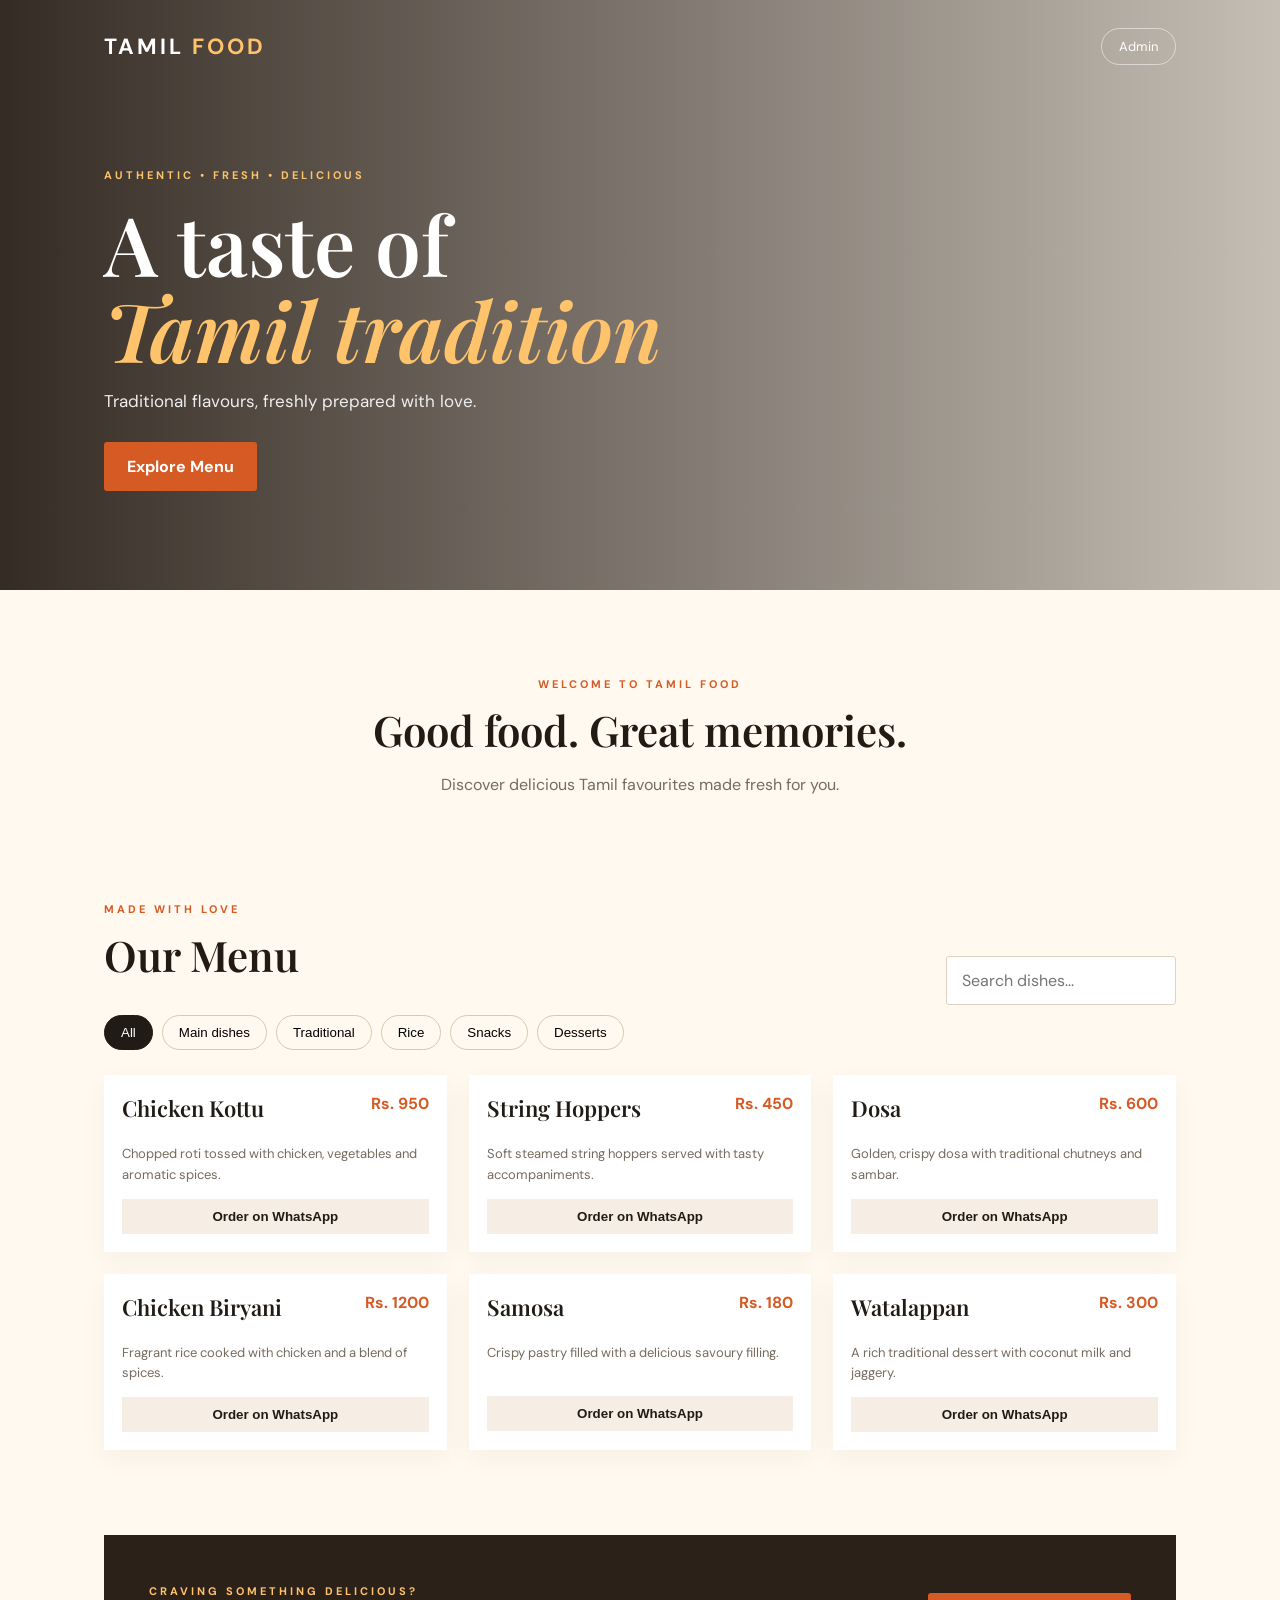
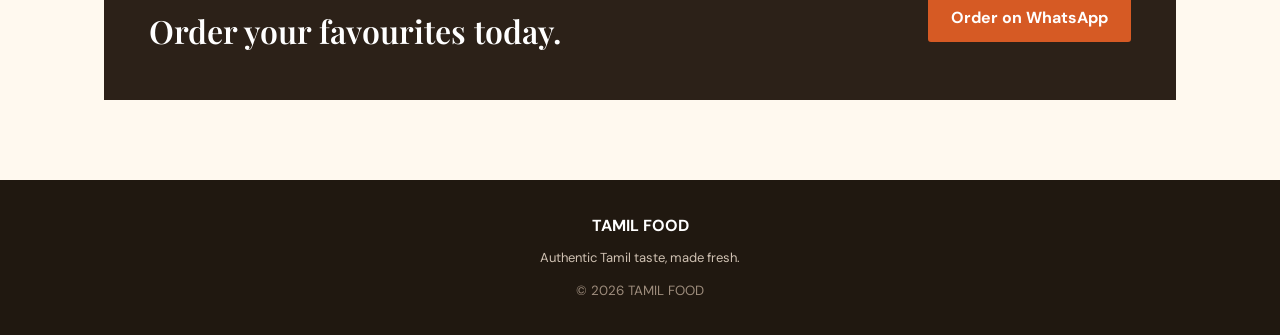
==== index.html @ 9c0c9aa6 "Add files via upload" ====
<!DOCTYPE html>
<html lang="en">
<head>
  <meta charset="UTF-8">
  <meta name="viewport" content="width=device-width, initial-scale=1.0">
  <title>TAMIL FOOD | Authentic Tamil Taste</title>
  <link rel="stylesheet" href="style.css">
</head>
<body>
  <header class="hero">
    <nav><a class="brand" href="#">TAMIL <span>FOOD</span></a><a class="admin-link" href="?admin=1">Admin</a></nav>
    <div class="hero-content">
      <p class="eyebrow">AUTHENTIC • FRESH • DELICIOUS</p>
      <h1>A taste of<br><em>Tamil tradition</em></h1>
      <p>Traditional flavours, freshly prepared with love.</p>
      <a class="cta" href="#menu">Explore Menu</a>
    </div>
  </header>

  <main>
    <section class="intro">
      <p class="eyebrow">WELCOME TO TAMIL FOOD</p>
      <h2>Good food. Great memories.</h2>
      <p>Discover delicious Tamil favourites made fresh for you.</p>
    </section>
    <section id="menu" class="menu-section">
      <div class="section-head"><div><p class="eyebrow">MADE WITH LOVE</p><h2>Our Menu</h2></div><input id="search" type="search" placeholder="Search dishes..."></div>
      <div id="categories" class="categories"></div>
      <div id="menu-grid" class="menu-grid"></div>
    </section>
    <section class="order-banner">
      <div><p class="eyebrow">CRAVING SOMETHING DELICIOUS?</p><h2>Order your favourites today.</h2></div>
      <a id="order-all" class="cta" href="#">Order on WhatsApp</a>
    </section>
  </main>
  <footer><strong>TAMIL FOOD</strong><p>Authentic Tamil taste, made fresh.</p><small>© <span id="year"></span> TAMIL FOOD</small></footer>

  <div id="admin-panel" class="admin-panel" hidden>
    <div class="admin-card">
      <div class="admin-top"><div><p class="eyebrow">WEBSITE CONTROL</p><h2>Admin Settings</h2></div><button id="close-admin" class="close">×</button></div>
      <p class="notice">Changes save in this browser. To update the live website for all customers, export the settings and update the website files before publishing.</p>
      <label>WhatsApp number (with country code)<input id="wa-number" placeholder="94771234567"></label>
      <div class="admin-menu-head"><h3>Menu items</h3><button id="add-item" class="small-btn">+ Add item</button></div>
      <div id="admin-items"></div>
      <div class="admin-actions">
        <button id="save-settings" class="cta">Save changes</button>
        <button id="export-settings" class="secondary">Export settings</button>
        <label class="import-btn">Import settings<input id="import-settings" type="file" accept="application/json"></label>
        <button id="reset-settings" class="danger">Reset sample menu</button>
      </div>
      <p id="admin-message" class="admin-message" aria-live="polite"></p>
    </div>
  </div>
  <script src="script.js"></script>
</body>
</html>
---- style.css ----
@import url('https://fonts.googleapis.com/css2?family=DM+Sans:wght@400;500;600;700&family=Playfair+Display:wght@500;600;700&display=swap');
:root{--ink:#211b16;--cream:#fff9ef;--orange:#d65a24;--gold:#e6ad54;--muted:#766b60}
*{box-sizing:border-box}html{scroll-behavior:smooth}body{margin:0;background:var(--cream);color:var(--ink);font-family:'DM Sans',sans-serif}
.hero{min-height:590px;color:white;background:linear-gradient(90deg,rgba(25,15,8,.88),rgba(25,15,8,.25)),url('https://images.unsplash.com/photo-1585937421612-70a008356fbe?auto=format&fit=crop&w=1800&q=85') center/cover}
nav{max-width:1120px;margin:auto;padding:28px 24px;display:flex;justify-content:space-between;align-items:center}.brand{font-weight:700;letter-spacing:3px;color:white;text-decoration:none;font-size:22px}.brand span{color:#ffc36c}.admin-link{color:#fff;text-decoration:none;border:1px solid #ffffff80;border-radius:30px;padding:9px 17px;font-size:13px}
.hero-content{max-width:1120px;margin:75px auto 0;padding:0 24px}.eyebrow{font-size:11px;letter-spacing:3px;font-weight:700;color:var(--orange)}.hero .eyebrow{color:#ffc36c}.hero h1{font:600 clamp(48px,7vw,82px)/1.05 'Playfair Display',serif;margin:18px 0}.hero h1 em{color:#ffc36c}.hero-content>p:not(.eyebrow){color:#eee;font-size:17px;margin-bottom:30px}.cta{display:inline-block;background:var(--orange);color:white;text-decoration:none;border:0;border-radius:3px;padding:14px 23px;font-weight:700;cursor:pointer}
.intro{text-align:center;padding:76px 20px 45px}.intro h2,.section-head h2,.order-banner h2{font:600 42px 'Playfair Display',serif;margin:10px 0}.intro>p:last-child{color:var(--muted)}
.menu-section{max-width:1120px;margin:auto;padding:35px 24px 85px}.section-head{display:flex;justify-content:space-between;align-items:end;gap:20px}.section-head h2{margin-bottom:22px}input,textarea,select{font:inherit}.section-head input{padding:13px 15px;border:1px solid #ded2c3;border-radius:3px;width:230px;background:white}.categories{display:flex;gap:9px;flex-wrap:wrap;margin:10px 0 25px}.category{border:1px solid #d9c8b5;background:transparent;padding:9px 16px;border-radius:30px;cursor:pointer}.category.active{background:var(--ink);color:white;border-color:var(--ink)}
.menu-grid{display:grid;grid-template-columns:repeat(3,1fr);gap:22px}.dish{background:white;box-shadow:0 8px 25px #49331a0c;overflow:hidden}.dish img{width:100%;height:205px;object-fit:cover;background:#eadcc9}.dish-body{padding:18px}.dish-title{display:flex;justify-content:space-between;gap:10px;align-items:start}.dish h3{font:600 22px 'Playfair Display',serif;margin:0 0 8px}.price{font-weight:700;color:var(--orange);white-space:nowrap}.dish p{font-size:13px;color:var(--muted);line-height:1.6;min-height:40px}.dish button{border:0;background:#f6eee4;color:var(--ink);padding:10px 14px;font-weight:700;cursor:pointer;width:100%}
.order-banner{max-width:1072px;margin:0 auto 80px;background:#2c2118;color:white;padding:38px 45px;display:flex;align-items:center;justify-content:space-between;gap:20px}.order-banner .eyebrow{color:#ffc36c}.order-banner h2{font-size:32px}
footer{text-align:center;padding:35px 20px;background:#201810;color:white}footer p{color:#cfc1b2;font-size:13px}footer small{color:#9d8c7c}
.admin-panel{position:fixed;inset:0;background:#160f0bd9;z-index:20;overflow:auto;padding:25px}.admin-card{max-width:780px;margin:20px auto;background:#fffaf2;padding:28px;border-radius:8px}.admin-top,.admin-menu-head{display:flex;justify-content:space-between;align-items:center}.admin-top h2{font:600 32px 'Playfair Display',serif;margin:0 0 18px}.close{font-size:30px;border:0;background:none;cursor:pointer}.notice{background:#fff0d9;padding:12px;border-left:3px solid var(--gold);font-size:13px;line-height:1.5;color:#5e4a36}.admin-card>label{display:block;font-weight:700;margin:20px 0}.admin-card input:not([type=file]),.admin-card textarea{display:block;width:100%;padding:11px;margin-top:7px;border:1px solid #d8cbbb;border-radius:4px;background:white}.admin-menu-head{margin-top:25px}.admin-item{display:grid;grid-template-columns:1.2fr 1fr .6fr 1fr auto;gap:8px;align-items:center;padding:12px 0;border-bottom:1px solid #e8ded2}.admin-item input{min-width:0}.admin-item button,.small-btn,.secondary,.danger,.import-btn{padding:10px 12px;border:0;border-radius:3px;cursor:pointer;font-weight:700}.small-btn{background:#2c2118;color:white}.remove{background:#f4d9d0;color:#8d2b16}.admin-actions{display:flex;gap:9px;flex-wrap:wrap;margin-top:22px}.secondary,.import-btn{background:#eadfce;color:#30251b}.danger{background:#f4d9d0;color:#8d2b16}.import-btn input{display:none!important}.admin-message{font-weight:700;color:#26733a}.empty{color:var(--muted);padding:25px 0}
@media(max-width:760px){.menu-grid{grid-template-columns:repeat(2,1fr)}.hero-content{margin-top:65px}.section-head{align-items:start;flex-direction:column}.section-head input{width:100%}.order-banner{margin:0 18px 55px;padding:28px;display:block}.order-banner .cta{margin-top:10px}.admin-item{grid-template-columns:1fr 1fr}.admin-item button{grid-column:2}.admin-card{padding:20px}}
@media(max-width:480px){.menu-grid{grid-template-columns:1fr}.dish img{height:220px}.intro h2{font-size:34px}.admin-panel{padding:8px}.admin-card{margin:5px auto}}
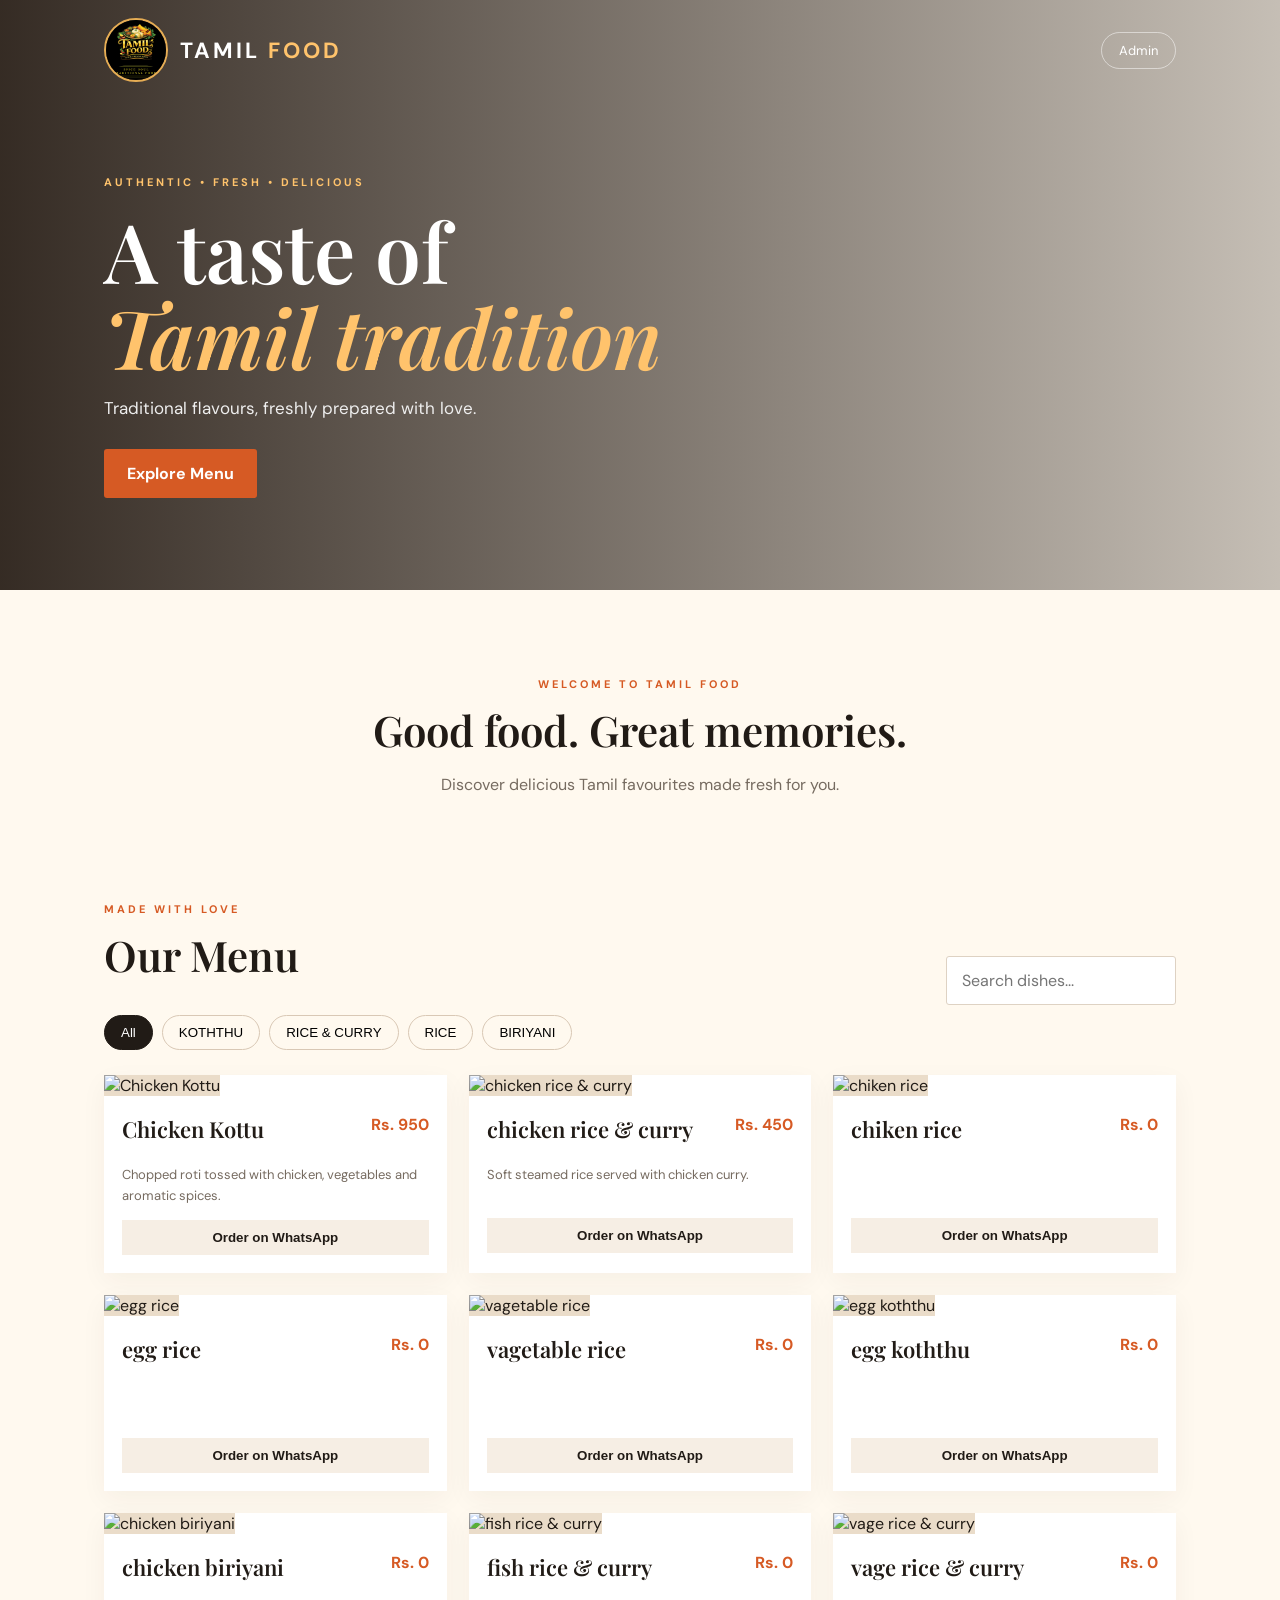
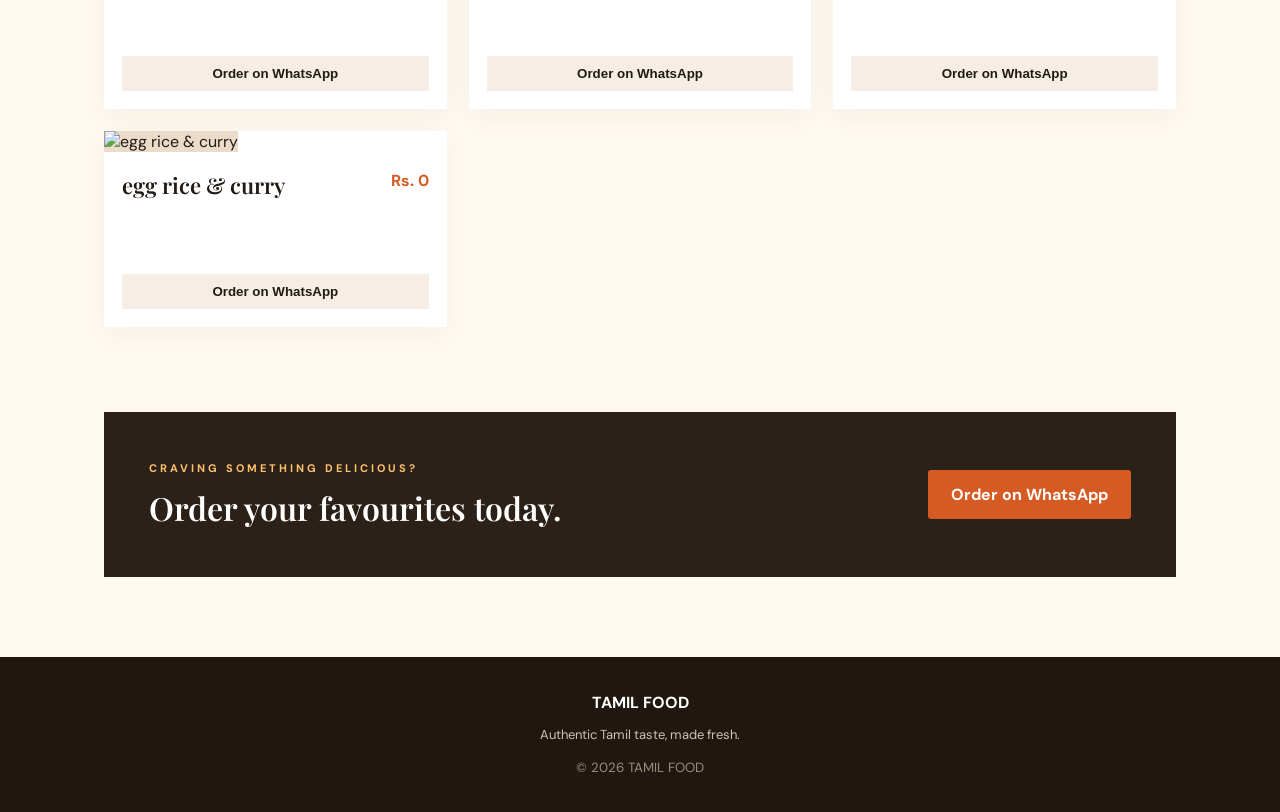
==== commit ddc5088e: "Add files via upload" ====
--- a/index.html
+++ b/index.html
@@ -8,7 +8,13 @@
 </head>
 <body>
   <header class="hero">
-    <nav><a class="brand" href="#">TAMIL <span>FOOD</span></a><a class="admin-link" href="?admin=1">Admin</a></nav>
+    <nav>
+      <a class="brand" href="#">
+        <img src="tamil-food-logo.jpg" alt="TAMIL FOOD restaurant logo">
+        <span class="brand-name">TAMIL <b>FOOD</b></span>
+      </a>
+      <a class="admin-link" href="?admin=1">Admin</a>
+    </nav>
     <div class="hero-content">
       <p class="eyebrow">AUTHENTIC • FRESH • DELICIOUS</p>
       <h1>A taste of<br><em>Tamil tradition</em></h1>
@@ -53,4 +59,4 @@
   </div>
   <script src="script.js"></script>
 </body>
-</html>+</html>
--- a/style.css
+++ b/style.css
@@ -2,7 +2,7 @@
 :root{--ink:#211b16;--cream:#fff9ef;--orange:#d65a24;--gold:#e6ad54;--muted:#766b60}
 *{box-sizing:border-box}html{scroll-behavior:smooth}body{margin:0;background:var(--cream);color:var(--ink);font-family:'DM Sans',sans-serif}
 .hero{min-height:590px;color:white;background:linear-gradient(90deg,rgba(25,15,8,.88),rgba(25,15,8,.25)),url('https://images.unsplash.com/photo-1585937421612-70a008356fbe?auto=format&fit=crop&w=1800&q=85') center/cover}
-nav{max-width:1120px;margin:auto;padding:28px 24px;display:flex;justify-content:space-between;align-items:center}.brand{font-weight:700;letter-spacing:3px;color:white;text-decoration:none;font-size:22px}.brand span{color:#ffc36c}.admin-link{color:#fff;text-decoration:none;border:1px solid #ffffff80;border-radius:30px;padding:9px 17px;font-size:13px}
+nav{max-width:1120px;margin:auto;padding:18px 24px;display:flex;justify-content:space-between;align-items:center}.brand{display:flex;align-items:center;gap:12px;color:white;text-decoration:none;font-weight:700;letter-spacing:3px;font-size:22px}.brand img{width:64px;height:64px;object-fit:cover;border-radius:50%;border:2px solid #e6ad54;background:#000}.brand-name b{color:#ffc36c}.admin-link{color:#fff;text-decoration:none;border:1px solid #ffffff80;border-radius:30px;padding:9px 17px;font-size:13px}
 .hero-content{max-width:1120px;margin:75px auto 0;padding:0 24px}.eyebrow{font-size:11px;letter-spacing:3px;font-weight:700;color:var(--orange)}.hero .eyebrow{color:#ffc36c}.hero h1{font:600 clamp(48px,7vw,82px)/1.05 'Playfair Display',serif;margin:18px 0}.hero h1 em{color:#ffc36c}.hero-content>p:not(.eyebrow){color:#eee;font-size:17px;margin-bottom:30px}.cta{display:inline-block;background:var(--orange);color:white;text-decoration:none;border:0;border-radius:3px;padding:14px 23px;font-weight:700;cursor:pointer}
 .intro{text-align:center;padding:76px 20px 45px}.intro h2,.section-head h2,.order-banner h2{font:600 42px 'Playfair Display',serif;margin:10px 0}.intro>p:last-child{color:var(--muted)}
 .menu-section{max-width:1120px;margin:auto;padding:35px 24px 85px}.section-head{display:flex;justify-content:space-between;align-items:end;gap:20px}.section-head h2{margin-bottom:22px}input,textarea,select{font:inherit}.section-head input{padding:13px 15px;border:1px solid #ded2c3;border-radius:3px;width:230px;background:white}.categories{display:flex;gap:9px;flex-wrap:wrap;margin:10px 0 25px}.category{border:1px solid #d9c8b5;background:transparent;padding:9px 16px;border-radius:30px;cursor:pointer}.category.active{background:var(--ink);color:white;border-color:var(--ink)}
@@ -11,4 +11,4 @@
 footer{text-align:center;padding:35px 20px;background:#201810;color:white}footer p{color:#cfc1b2;font-size:13px}footer small{color:#9d8c7c}
 .admin-panel{position:fixed;inset:0;background:#160f0bd9;z-index:20;overflow:auto;padding:25px}.admin-card{max-width:780px;margin:20px auto;background:#fffaf2;padding:28px;border-radius:8px}.admin-top,.admin-menu-head{display:flex;justify-content:space-between;align-items:center}.admin-top h2{font:600 32px 'Playfair Display',serif;margin:0 0 18px}.close{font-size:30px;border:0;background:none;cursor:pointer}.notice{background:#fff0d9;padding:12px;border-left:3px solid var(--gold);font-size:13px;line-height:1.5;color:#5e4a36}.admin-card>label{display:block;font-weight:700;margin:20px 0}.admin-card input:not([type=file]),.admin-card textarea{display:block;width:100%;padding:11px;margin-top:7px;border:1px solid #d8cbbb;border-radius:4px;background:white}.admin-menu-head{margin-top:25px}.admin-item{display:grid;grid-template-columns:1.2fr 1fr .6fr 1fr auto;gap:8px;align-items:center;padding:12px 0;border-bottom:1px solid #e8ded2}.admin-item input{min-width:0}.admin-item button,.small-btn,.secondary,.danger,.import-btn{padding:10px 12px;border:0;border-radius:3px;cursor:pointer;font-weight:700}.small-btn{background:#2c2118;color:white}.remove{background:#f4d9d0;color:#8d2b16}.admin-actions{display:flex;gap:9px;flex-wrap:wrap;margin-top:22px}.secondary,.import-btn{background:#eadfce;color:#30251b}.danger{background:#f4d9d0;color:#8d2b16}.import-btn input{display:none!important}.admin-message{font-weight:700;color:#26733a}.empty{color:var(--muted);padding:25px 0}
 @media(max-width:760px){.menu-grid{grid-template-columns:repeat(2,1fr)}.hero-content{margin-top:65px}.section-head{align-items:start;flex-direction:column}.section-head input{width:100%}.order-banner{margin:0 18px 55px;padding:28px;display:block}.order-banner .cta{margin-top:10px}.admin-item{grid-template-columns:1fr 1fr}.admin-item button{grid-column:2}.admin-card{padding:20px}}
-@media(max-width:480px){.menu-grid{grid-template-columns:1fr}.dish img{height:220px}.intro h2{font-size:34px}.admin-panel{padding:8px}.admin-card{margin:5px auto}}
+@media(max-width:480px){.menu-grid{grid-template-columns:1fr}.dish img{height:220px}.intro h2{font-size:34px}.admin-panel{padding:8px}.admin-card{margin:5px auto}.brand{font-size:18px;gap:8px}.brand img{width:54px;height:54px}}
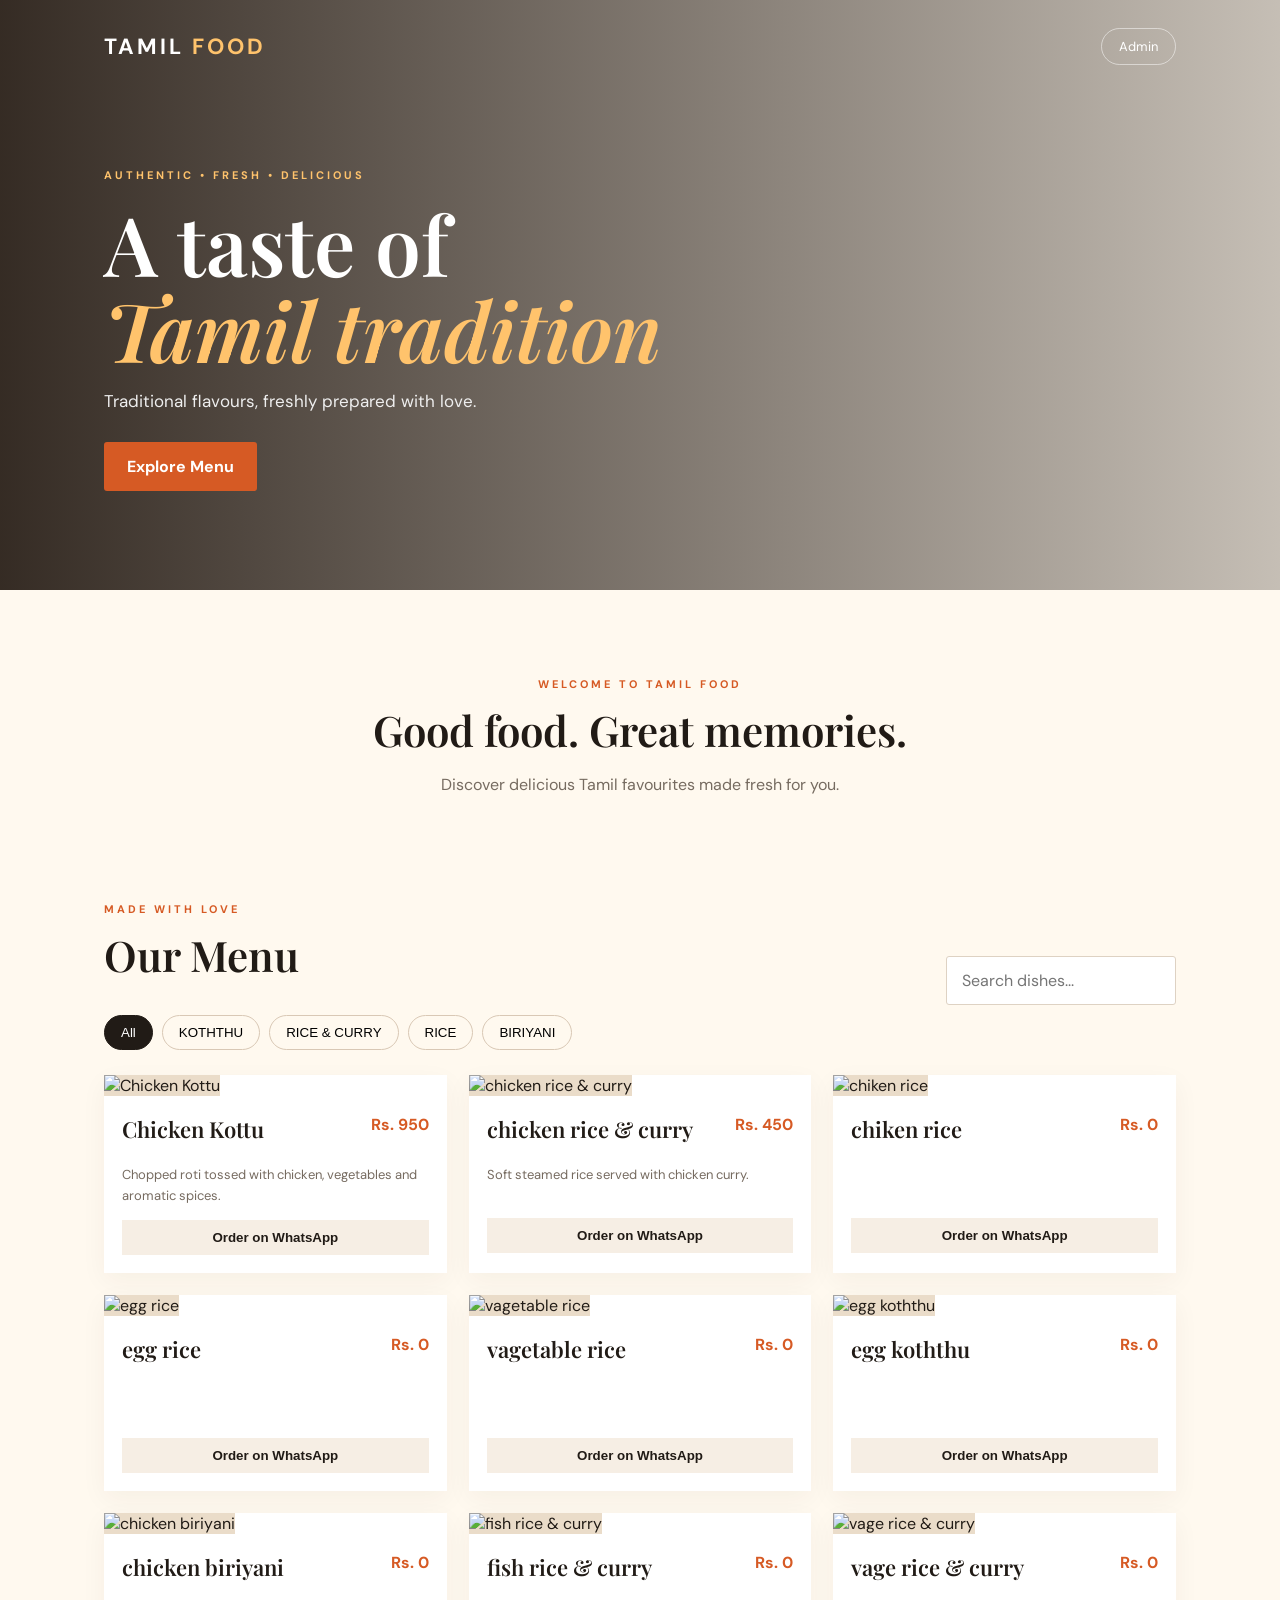
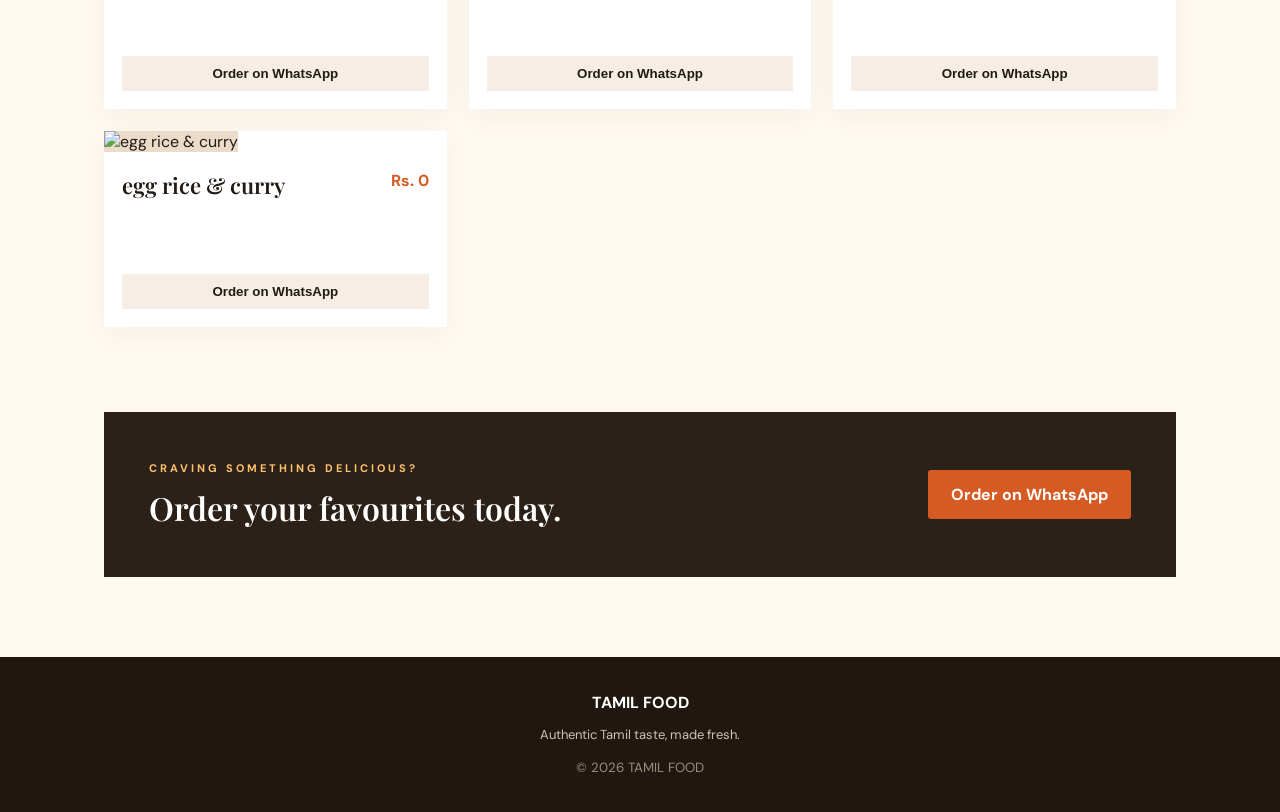
==== commit ab723b58: "Add files via upload" ====
--- a/index.html
+++ b/index.html
@@ -8,13 +8,7 @@
 </head>
 <body>
   <header class="hero">
-    <nav>
-      <a class="brand" href="#">
-        <img src="tamil-food-logo.jpg" alt="TAMIL FOOD restaurant logo">
-        <span class="brand-name">TAMIL <b>FOOD</b></span>
-      </a>
-      <a class="admin-link" href="?admin=1">Admin</a>
-    </nav>
+    <nav><a class="brand" href="#">TAMIL <span>FOOD</span></a><a class="admin-link" href="?admin=1">Admin</a></nav>
     <div class="hero-content">
       <p class="eyebrow">AUTHENTIC • FRESH • DELICIOUS</p>
       <h1>A taste of<br><em>Tamil tradition</em></h1>
@@ -59,4 +53,4 @@
   </div>
   <script src="script.js"></script>
 </body>
-</html>
+</html>
--- a/style.css
+++ b/style.css
@@ -2,7 +2,7 @@
 :root{--ink:#211b16;--cream:#fff9ef;--orange:#d65a24;--gold:#e6ad54;--muted:#766b60}
 *{box-sizing:border-box}html{scroll-behavior:smooth}body{margin:0;background:var(--cream);color:var(--ink);font-family:'DM Sans',sans-serif}
 .hero{min-height:590px;color:white;background:linear-gradient(90deg,rgba(25,15,8,.88),rgba(25,15,8,.25)),url('https://images.unsplash.com/photo-1585937421612-70a008356fbe?auto=format&fit=crop&w=1800&q=85') center/cover}
-nav{max-width:1120px;margin:auto;padding:18px 24px;display:flex;justify-content:space-between;align-items:center}.brand{display:flex;align-items:center;gap:12px;color:white;text-decoration:none;font-weight:700;letter-spacing:3px;font-size:22px}.brand img{width:64px;height:64px;object-fit:cover;border-radius:50%;border:2px solid #e6ad54;background:#000}.brand-name b{color:#ffc36c}.admin-link{color:#fff;text-decoration:none;border:1px solid #ffffff80;border-radius:30px;padding:9px 17px;font-size:13px}
+nav{max-width:1120px;margin:auto;padding:28px 24px;display:flex;justify-content:space-between;align-items:center}.brand{font-weight:700;letter-spacing:3px;color:white;text-decoration:none;font-size:22px}.brand span{color:#ffc36c}.admin-link{color:#fff;text-decoration:none;border:1px solid #ffffff80;border-radius:30px;padding:9px 17px;font-size:13px}
 .hero-content{max-width:1120px;margin:75px auto 0;padding:0 24px}.eyebrow{font-size:11px;letter-spacing:3px;font-weight:700;color:var(--orange)}.hero .eyebrow{color:#ffc36c}.hero h1{font:600 clamp(48px,7vw,82px)/1.05 'Playfair Display',serif;margin:18px 0}.hero h1 em{color:#ffc36c}.hero-content>p:not(.eyebrow){color:#eee;font-size:17px;margin-bottom:30px}.cta{display:inline-block;background:var(--orange);color:white;text-decoration:none;border:0;border-radius:3px;padding:14px 23px;font-weight:700;cursor:pointer}
 .intro{text-align:center;padding:76px 20px 45px}.intro h2,.section-head h2,.order-banner h2{font:600 42px 'Playfair Display',serif;margin:10px 0}.intro>p:last-child{color:var(--muted)}
 .menu-section{max-width:1120px;margin:auto;padding:35px 24px 85px}.section-head{display:flex;justify-content:space-between;align-items:end;gap:20px}.section-head h2{margin-bottom:22px}input,textarea,select{font:inherit}.section-head input{padding:13px 15px;border:1px solid #ded2c3;border-radius:3px;width:230px;background:white}.categories{display:flex;gap:9px;flex-wrap:wrap;margin:10px 0 25px}.category{border:1px solid #d9c8b5;background:transparent;padding:9px 16px;border-radius:30px;cursor:pointer}.category.active{background:var(--ink);color:white;border-color:var(--ink)}
@@ -11,4 +11,4 @@
 footer{text-align:center;padding:35px 20px;background:#201810;color:white}footer p{color:#cfc1b2;font-size:13px}footer small{color:#9d8c7c}
 .admin-panel{position:fixed;inset:0;background:#160f0bd9;z-index:20;overflow:auto;padding:25px}.admin-card{max-width:780px;margin:20px auto;background:#fffaf2;padding:28px;border-radius:8px}.admin-top,.admin-menu-head{display:flex;justify-content:space-between;align-items:center}.admin-top h2{font:600 32px 'Playfair Display',serif;margin:0 0 18px}.close{font-size:30px;border:0;background:none;cursor:pointer}.notice{background:#fff0d9;padding:12px;border-left:3px solid var(--gold);font-size:13px;line-height:1.5;color:#5e4a36}.admin-card>label{display:block;font-weight:700;margin:20px 0}.admin-card input:not([type=file]),.admin-card textarea{display:block;width:100%;padding:11px;margin-top:7px;border:1px solid #d8cbbb;border-radius:4px;background:white}.admin-menu-head{margin-top:25px}.admin-item{display:grid;grid-template-columns:1.2fr 1fr .6fr 1fr auto;gap:8px;align-items:center;padding:12px 0;border-bottom:1px solid #e8ded2}.admin-item input{min-width:0}.admin-item button,.small-btn,.secondary,.danger,.import-btn{padding:10px 12px;border:0;border-radius:3px;cursor:pointer;font-weight:700}.small-btn{background:#2c2118;color:white}.remove{background:#f4d9d0;color:#8d2b16}.admin-actions{display:flex;gap:9px;flex-wrap:wrap;margin-top:22px}.secondary,.import-btn{background:#eadfce;color:#30251b}.danger{background:#f4d9d0;color:#8d2b16}.import-btn input{display:none!important}.admin-message{font-weight:700;color:#26733a}.empty{color:var(--muted);padding:25px 0}
 @media(max-width:760px){.menu-grid{grid-template-columns:repeat(2,1fr)}.hero-content{margin-top:65px}.section-head{align-items:start;flex-direction:column}.section-head input{width:100%}.order-banner{margin:0 18px 55px;padding:28px;display:block}.order-banner .cta{margin-top:10px}.admin-item{grid-template-columns:1fr 1fr}.admin-item button{grid-column:2}.admin-card{padding:20px}}
-@media(max-width:480px){.menu-grid{grid-template-columns:1fr}.dish img{height:220px}.intro h2{font-size:34px}.admin-panel{padding:8px}.admin-card{margin:5px auto}.brand{font-size:18px;gap:8px}.brand img{width:54px;height:54px}}
+@media(max-width:480px){.menu-grid{grid-template-columns:1fr}.dish img{height:220px}.intro h2{font-size:34px}.admin-panel{padding:8px}.admin-card{margin:5px auto}}
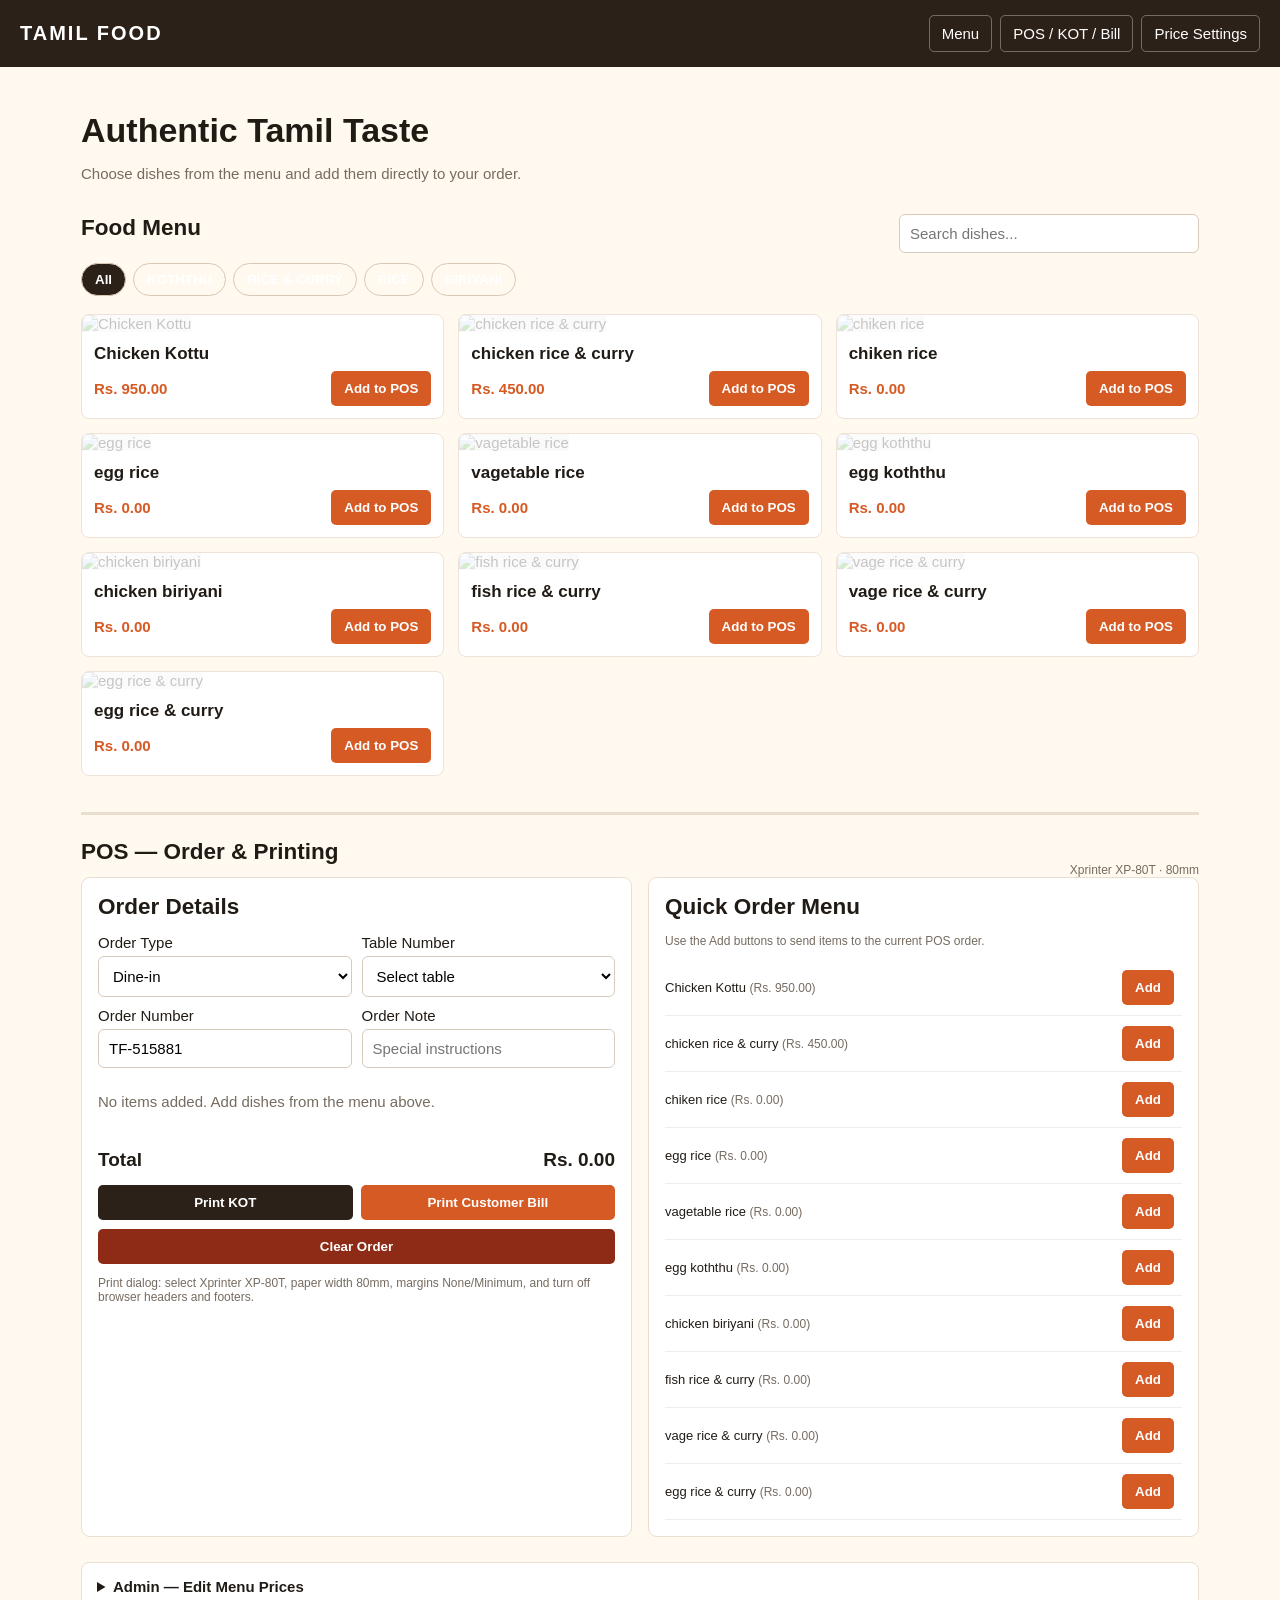
==== commit e6be7af0: "Rename index(8).html to index.html" ====
--- a/index.html
+++ b/index.html
@@ -1,56 +1,63 @@
-<!DOCTYPE html>
-<html lang="en">
-<head>
-  <meta charset="UTF-8">
-  <meta name="viewport" content="width=device-width, initial-scale=1.0">
-  <title>TAMIL FOOD | Authentic Tamil Taste</title>
-  <link rel="stylesheet" href="style.css">
-</head>
-<body>
-  <header class="hero">
-    <nav><a class="brand" href="#">TAMIL <span>FOOD</span></a><a class="admin-link" href="?admin=1">Admin</a></nav>
-    <div class="hero-content">
-      <p class="eyebrow">AUTHENTIC • FRESH • DELICIOUS</p>
-      <h1>A taste of<br><em>Tamil tradition</em></h1>
-      <p>Traditional flavours, freshly prepared with love.</p>
-      <a class="cta" href="#menu">Explore Menu</a>
-    </div>
-  </header>
-
-  <main>
-    <section class="intro">
-      <p class="eyebrow">WELCOME TO TAMIL FOOD</p>
-      <h2>Good food. Great memories.</h2>
-      <p>Discover delicious Tamil favourites made fresh for you.</p>
-    </section>
-    <section id="menu" class="menu-section">
-      <div class="section-head"><div><p class="eyebrow">MADE WITH LOVE</p><h2>Our Menu</h2></div><input id="search" type="search" placeholder="Search dishes..."></div>
-      <div id="categories" class="categories"></div>
-      <div id="menu-grid" class="menu-grid"></div>
-    </section>
-    <section class="order-banner">
-      <div><p class="eyebrow">CRAVING SOMETHING DELICIOUS?</p><h2>Order your favourites today.</h2></div>
-      <a id="order-all" class="cta" href="#">Order on WhatsApp</a>
-    </section>
-  </main>
-  <footer><strong>TAMIL FOOD</strong><p>Authentic Tamil taste, made fresh.</p><small>© <span id="year"></span> TAMIL FOOD</small></footer>
-
-  <div id="admin-panel" class="admin-panel" hidden>
-    <div class="admin-card">
-      <div class="admin-top"><div><p class="eyebrow">WEBSITE CONTROL</p><h2>Admin Settings</h2></div><button id="close-admin" class="close">×</button></div>
-      <p class="notice">Changes save in this browser. To update the live website for all customers, export the settings and update the website files before publishing.</p>
-      <label>WhatsApp number (with country code)<input id="wa-number" placeholder="94771234567"></label>
-      <div class="admin-menu-head"><h3>Menu items</h3><button id="add-item" class="small-btn">+ Add item</button></div>
-      <div id="admin-items"></div>
-      <div class="admin-actions">
-        <button id="save-settings" class="cta">Save changes</button>
-        <button id="export-settings" class="secondary">Export settings</button>
-        <label class="import-btn">Import settings<input id="import-settings" type="file" accept="application/json"></label>
-        <button id="reset-settings" class="danger">Reset sample menu</button>
-      </div>
-      <p id="admin-message" class="admin-message" aria-live="polite"></p>
-    </div>
-  </div>
-  <script src="script.js"></script>
-</body>
-</html>+<!doctype html>
+<html lang="en"><head><meta charset="utf-8"><meta name="viewport" content="width=device-width,initial-scale=1">
+<title>TAMIL FOOD | Menu & POS</title>
+<style>
+:root{--ink:#211b16;--cream:#fff9ef;--orange:#d65a24;--gold:#ffc36c}*{box-sizing:border-box}body{margin:0;background:var(--cream);color:var(--ink);font:15px Arial,sans-serif}
+header{background:#2c2118;color:#fff;padding:15px 20px;display:flex;align-items:center;justify-content:space-between;gap:12px;flex-wrap:wrap}header b{letter-spacing:2px;font-size:20px}nav{display:flex;gap:8px;flex-wrap:wrap}nav a{color:white;text-decoration:none;padding:9px 12px;border:1px solid #ffffff55;border-radius:5px}
+main{max-width:1150px;margin:auto;padding:20px 16px}.hero{padding:24px 0 12px}.hero h1{font-size:34px;margin:0 0 8px}.hero p{color:#766b60}.section-title{display:flex;justify-content:space-between;align-items:end;gap:12px;flex-wrap:wrap}.section-title h2{margin:0 0 12px}.search{max-width:300px}
+input,select,textarea{font:inherit;padding:10px;border:1px solid #d8cbbb;border-radius:6px;background:#fff}input,select,textarea{width:100%;margin-top:5px}.categories{display:flex;gap:7px;flex-wrap:wrap;margin:10px 0 18px}.cat{padding:8px 13px;border:1px solid #d9c8b5;border-radius:20px;background:transparent;cursor:pointer}.cat.active{background:#2c2118;color:white}
+.menu-grid{display:grid;grid-template-columns:repeat(3,1fr);gap:14px}.dish{background:white;border:1px solid #eee3d6;border-radius:8px;overflow:hidden}.dish img{width:100%;height:155px;object-fit:cover;background:#eee}.dish-body{padding:12px}.dish-body h3{margin:0 0 7px;font-size:17px}.dish-body p{font-size:12px;color:#766b60;min-height:15px}.dish-foot{display:flex;justify-content:space-between;align-items:center;gap:8px}.price{font-weight:bold;color:var(--orange)}button{cursor:pointer;border:0;border-radius:5px;padding:10px 13px;background:var(--orange);color:white;font-weight:bold}.secondary{background:#2c2118}.muted{font-size:12px;color:#766b60}
+.pos{margin-top:36px;padding-top:24px;border-top:3px solid #eadfce}.pos-grid{display:grid;grid-template-columns:1fr 1fr;gap:16px}.panel{background:#fff;border:1px solid #eadfce;border-radius:9px;padding:16px}.panel h2{margin:0 0 14px}.fields{display:grid;grid-template-columns:1fr 1fr;gap:10px}.cart-row{display:grid;grid-template-columns:1fr auto auto;gap:8px;align-items:center;border-bottom:1px solid #eee;padding:10px 0;font-size:13px}.qty{display:flex;gap:5px;align-items:center}.qty button{background:#eee;color:#222;padding:4px 8px}.total{display:flex;justify-content:space-between;font-size:19px;font-weight:bold;padding:14px 0}.actions{display:grid;grid-template-columns:1fr 1fr;gap:8px}.notice{background:#fff0d9;padding:10px;border-radius:5px;font-size:12px;margin:10px 0}.empty{color:#766b60;padding:10px 0}
+.admin{margin-top:25px;background:white;border:1px solid #eadfce;border-radius:8px;padding:15px}.admin summary{font-weight:bold;cursor:pointer}.admin-grid{display:grid;grid-template-columns:repeat(2,1fr);gap:10px;margin-top:12px}.admin-item{border-bottom:1px solid #eee;padding:8px 0}.admin-item input{margin:4px 0}
+#paper{display:none}
+@media(max-width:760px){.menu-grid{grid-template-columns:repeat(2,1fr)}.pos-grid{grid-template-columns:1fr}}
+@media(max-width:480px){.menu-grid{grid-template-columns:1fr}.fields,.admin-grid{grid-template-columns:1fr}.dish img{height:190px}}
+@media print{@page{size:80mm auto;margin:3mm}body *{visibility:hidden!important}#paper,#paper *{visibility:visible!important}#paper{display:block!important;position:absolute;top:0;left:0;width:74mm;padding:0;font:12px Arial;color:#000}.center{text-align:center}.line{border-top:1px dashed #000;margin:7px 0}.receipt h2{font-size:17px;margin:0 0 4px}.receipt table{width:100%;border-collapse:collapse}.receipt td{padding:3px 0;vertical-align:top}.right{text-align:right}.small{font-size:10px}}
+</style></head><body>
+<header><b>TAMIL FOOD</b><nav><a href="#menu">Menu</a><a href="#pos">POS / KOT / Bill</a><a href="#settings">Price Settings</a></nav></header>
+<main>
+<section class="hero"><h1>Authentic Tamil Taste</h1><p>Choose dishes from the menu and add them directly to your order.</p></section>
+<section id="menu"><div class="section-title"><h2>Food Menu</h2><input class="search" id="search" placeholder="Search dishes..."></div><div id="categories" class="categories"></div><div id="menuGrid" class="menu-grid"></div></section>
+<section class="pos" id="pos"><div class="section-title"><h2>POS — Order & Printing</h2><span class="muted">Xprinter XP-80T · 80mm</span></div><div class="pos-grid">
+<div class="panel"><h2>Order Details</h2><div class="fields">
+<label>Order Type<select id="orderType"><option>Dine-in</option><option>Takeaway</option><option>Delivery</option></select></label>
+<label>Table Number<select id="table"><option value="">Select table</option></select></label>
+<label>Order Number<input id="orderNo" readonly></label>
+<label>Order Note<input id="note" placeholder="Special instructions"></label></div>
+<div id="cart"><p class="empty">No items added. Add dishes from the menu above.</p></div>
+<div class="total"><span>Total</span><span id="total">Rs. 0.00</span></div>
+<div class="actions"><button class="secondary" id="kot">Print KOT</button><button id="bill">Print Customer Bill</button></div>
+<button id="clear" style="width:100%;margin-top:9px;background:#8d2b16">Clear Order</button>
+<p class="muted">Print dialog: select Xprinter XP-80T, paper width 80mm, margins None/Minimum, and turn off browser headers and footers.</p></div>
+<div class="panel"><h2>Quick Order Menu</h2><p class="muted">Use the Add buttons to send items to the current POS order.</p><div id="quickMenu"></div></div>
+</div></section>
+<details class="admin" id="settings"><summary>Admin — Edit Menu Prices</summary><p class="muted">Changes are saved in this browser. Prices can be edited here; they are not changed automatically on other devices.</p><div id="adminItems" class="admin-grid"></div><button id="savePrices">Save Menu & Prices</button><span id="savedMsg" class="muted"></span></details>
+</main><div id="paper"></div>
+<script>
+const $=id=>document.getElementById(id),esc=s=>String(s??'').replace(/[&<>"']/g,c=>({'&':'&amp;','<':'&lt;','>':'&gt;','"':'&quot;',"'":'&#39;'}[c]));
+const money=n=>'Rs. '+Number(n||0).toLocaleString('en-LK',{minimumFractionDigits:2,maximumFractionDigits:2});
+const base=[
+{name:'Chicken Kottu',category:'KOTHTHU',price:'950',image:'https://images.unsplash.com/photo-1604908176997-125f25cc6f3d?auto=format&fit=crop&w=700&q=80'},
+{name:'chicken rice & curry',category:'RICE & CURRY',price:'450',image:'https://images.unsplash.com/photo-1626777552726-4a6b54c97e46?auto=format&fit=crop&w=700&q=80'},
+{name:'chiken rice',category:'RICE',price:'0',image:'https://images.unsplash.com/photo-1512058564366-18510be2db19?auto=format&fit=crop&w=700&q=80'},
+{name:'egg rice',category:'RICE',price:'0',image:'https://images.unsplash.com/photo-1603133872878-684f208fb84b?auto=format&fit=crop&w=700&q=80'},
+{name:'vagetable rice',category:'RICE',price:'0',image:'https://images.unsplash.com/photo-1516684732162-798a0062be99?auto=format&fit=crop&w=700&q=80'},
+{name:'egg koththu',category:'KOTHTHU',price:'0',image:'https://images.unsplash.com/photo-1569718212165-3a8278d5f624?auto=format&fit=crop&w=700&q=80'},
+{name:'chicken biriyani',category:'BIRIYANI',price:'0',image:'https://images.unsplash.com/photo-1563379091339-03246963d96c?auto=format&fit=crop&w=700&q=80'},
+{name:'fish rice & curry',category:'RICE & CURRY',price:'0',image:'https://images.unsplash.com/photo-1519708227418-c8fd9a32b7a2?auto=format&fit=crop&w=700&q=80'},
+{name:'vage rice & curry',category:'RICE & CURRY',price:'0',image:'https://images.unsplash.com/photo-1547592180-85f173990554?auto=format&fit=crop&w=700&q=80'},
+{name:'egg rice & curry',category:'RICE & CURRY',price:'0',image:'https://images.unsplash.com/photo-1512621776951-a57141f2eefd?auto=format&fit=crop&w=700&q=80'}];
+let menu=base.map(x=>({...x})),cart=[],category='All';
+try{const c=JSON.parse(localStorage.getItem('tamilFoodConfig_v2'));if(c?.menu?.length)menu=c.menu.map(x=>({...x}))}catch(e){}
+function loadSettings(){fetch('tamil-food-settings.json').then(r=>r.ok?r.json():null).then(c=>{if(c?.menu?.length&&!localStorage.getItem('tamilFoodConfig_v2')){menu=c.menu;renderAll()}}).catch(()=>{})}
+function addItem(i){const x=menu[i],old=cart.find(y=>y.name===x.name);old?old.qty++:cart.push({name:x.name,price:Number(x.price)||0,qty:1});renderCart();$('pos').scrollIntoView({behavior:'smooth',block:'start'})}
+function renderMenu(){const cats=['All',...new Set(menu.map(x=>x.category).filter(Boolean))];$('categories').innerHTML=cats.map(c=>'<button class="cat '+(c===category?'active':'')+'" data-cat="'+esc(c)+'">'+esc(c)+'</button>').join('');let q=$('search').value.toLowerCase(),shown=menu.filter(x=>(category==='All'||x.category===category)&&(`${x.name} ${x.category}`).toLowerCase().includes(q));$('menuGrid').innerHTML=shown.map(x=>{let i=menu.indexOf(x);return '<article class="dish"><img src="'+esc(x.image||'')+'" alt="'+esc(x.name)+'" onerror="this.style.opacity=.25"><div class="dish-body"><h3>'+esc(x.name)+'</h3><div class="dish-foot"><span class="price">'+money(x.price)+'</span><button data-menuadd="'+i+'">Add to POS</button></div></div></article>'}).join('')||'<p class="empty">No dishes found.</p>';$('quickMenu').innerHTML=menu.map((x,i)=>'<div class="cart-row"><span>'+esc(x.name)+' <span class="muted">('+money(x.price)+')</span></span><button data-quick="'+i+'">Add</button></div>').join('');document.querySelectorAll('[data-cat]').forEach(b=>b.onclick=()=>{category=b.dataset.cat;renderMenu()});document.querySelectorAll('[data-menuadd],[data-quick]').forEach(b=>b.onclick=()=>addItem(Number(b.dataset.menuadd??b.dataset.quick)))}
+function renderCart(){$('cart').innerHTML=cart.length?cart.map((x,i)=>'<div class="cart-row"><span><b>'+esc(x.name)+'</b><br><span class="muted">'+money(x.price)+' each</span></span><span class="qty"><button data-dec="'+i+'">−</button>'+x.qty+'<button data-inc="'+i+'">+</button></span><b>'+money(x.price*x.qty)+'</b></div>').join(''):'<p class="empty">No items added. Add dishes from the menu above.</p>';$('total').textContent=money(cart.reduce((s,x)=>s+x.price*x.qty,0));document.querySelectorAll('[data-dec]').forEach(b=>b.onclick=()=>{let i=+b.dataset.dec;if(--cart[i].qty<1)cart.splice(i,1);renderCart()});document.querySelectorAll('[data-inc]').forEach(b=>b.onclick=()=>{cart[+b.dataset.inc].qty++;renderCart()})}
+function renderAdmin(){$('adminItems').innerHTML=menu.map((x,i)=>'<label class="admin-item">'+esc(x.name)+'<input type="number" min="0" step="1" data-price="'+i+'" value="'+esc(x.price)+'"></label>').join('')}
+function renderAll(){renderMenu();renderCart();renderAdmin()}
+for(let i=1;i<=20;i++)$('table').add(new Option('Table '+i,String(i)));
+function newOrder(){$('orderNo').value='TF-'+Date.now().toString().slice(-6)}newOrder();
+function printTicket(kind){if(!cart.length)return alert('Please add food items first.');if($('orderType').value==='Dine-in'&&!$('table').value)return alert('Please select a table number.');let kot=kind==='KOT',sum=cart.reduce((s,x)=>s+x.price*x.qty,0);$('paper').innerHTML='<div class="receipt"><div class="center"><h2>TAMIL FOOD</h2>AUTHENTIC TAMIL TASTE<div class="line"></div><b>'+(kot?'KITCHEN ORDER TICKET':'CUSTOMER BILL')+'</b></div><div class="line"></div>Order: '+esc($('orderNo').value)+'<br>Time: '+esc(new Date().toLocaleString())+'<br>Type: '+esc($('orderType').value)+'<br>Table: '+esc($('table').value||'—')+'<div class="line"></div><table>'+cart.map(x=>'<tr><td>'+esc(x.name)+(kot?'':'<br><span class="small">'+money(x.price)+'</span>')+'</td><td class="right">x '+x.qty+'</td>'+(kot?'':'<td class="right">'+money(x.price*x.qty)+'</td>')+'</tr>').join('')+'</table>'+(kot?'':'<div class="line"></div><b class="right">TOTAL: '+money(sum)+'</b>')+($('note').value?'<div class="line"></div><b>Note:</b><br>'+esc($('note').value):'')+'<div class="line"></div><div class="center small">'+(kot?'PLEASE PREPARE THIS ORDER':'Thank you! Come again.')+'</div></div>';window.print()}
+$('search').oninput=renderMenu;$('kot').onclick=()=>printTicket('KOT');$('bill').onclick=()=>printTicket('BILL');$('clear').onclick=()=>{if(confirm('Clear current order?')){cart=[];$('note').value='';newOrder();renderCart()}};$('savePrices').onclick=()=>{document.querySelectorAll('[data-price]').forEach(el=>menu[+el.dataset.price].price=el.value);localStorage.setItem('tamilFoodConfig_v2',JSON.stringify({menu}));renderAll();$('savedMsg').textContent=' Saved in this browser.'};
+renderAll();loadSettings();
+</script></body></html>
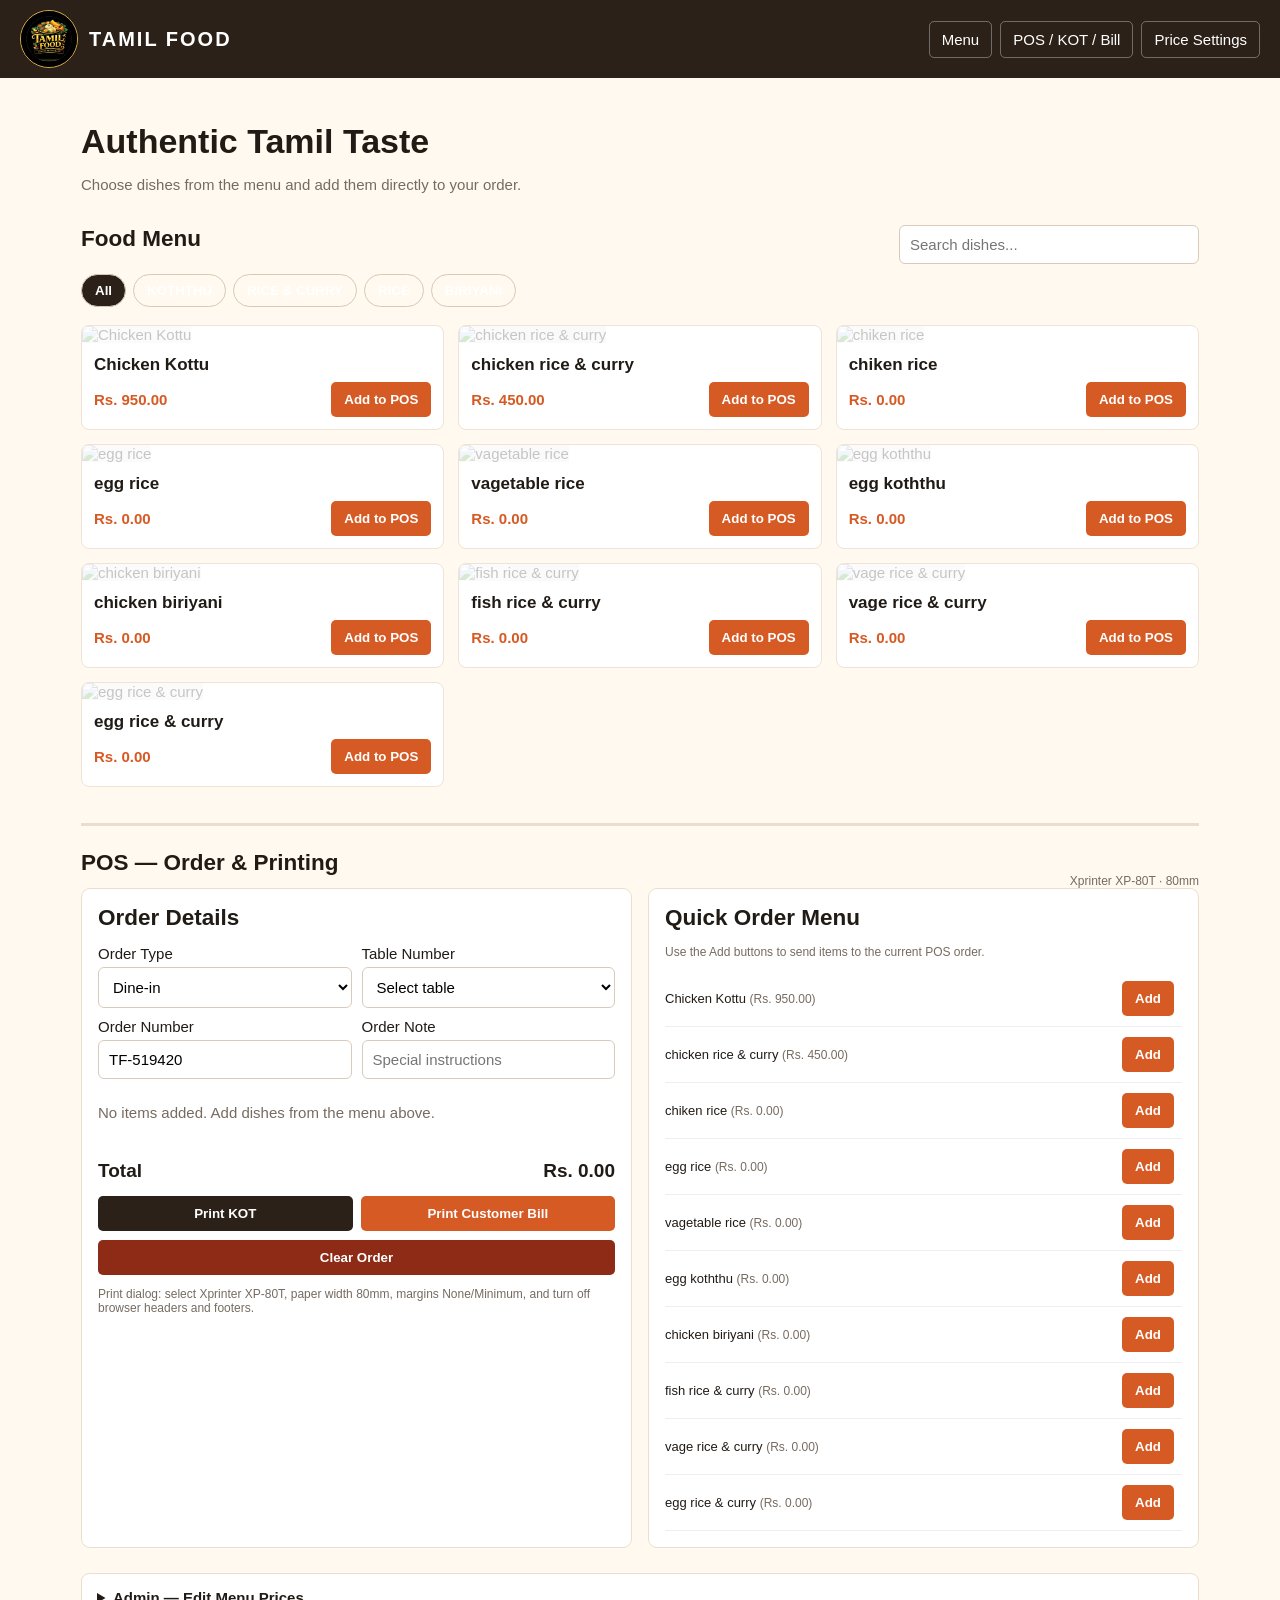
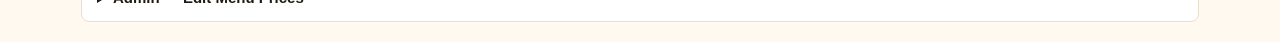
==== commit 6697258d: "Rename TAMIL-FOOD-Menu-POS-with-Logo.html to index.html" ====
--- a/index.html
+++ b/index.html
@@ -3,7 +3,7 @@
 <title>TAMIL FOOD | Menu & POS</title>
 <style>
 :root{--ink:#211b16;--cream:#fff9ef;--orange:#d65a24;--gold:#ffc36c}*{box-sizing:border-box}body{margin:0;background:var(--cream);color:var(--ink);font:15px Arial,sans-serif}
-header{background:#2c2118;color:#fff;padding:15px 20px;display:flex;align-items:center;justify-content:space-between;gap:12px;flex-wrap:wrap}header b{letter-spacing:2px;font-size:20px}nav{display:flex;gap:8px;flex-wrap:wrap}nav a{color:white;text-decoration:none;padding:9px 12px;border:1px solid #ffffff55;border-radius:5px}
+header{background:#2c2118;color:#fff;padding:10px 20px;display:flex;align-items:center;justify-content:space-between;gap:12px;flex-wrap:wrap}.brand{display:flex;align-items:center;gap:11px}.brand img{width:58px;height:58px;object-fit:cover;border-radius:50%;border:1px solid #d6ad49}.brand b{letter-spacing:2px;font-size:20px}nav{display:flex;gap:8px;flex-wrap:wrap}nav a{color:white;text-decoration:none;padding:9px 12px;border:1px solid #ffffff55;border-radius:5px}
 main{max-width:1150px;margin:auto;padding:20px 16px}.hero{padding:24px 0 12px}.hero h1{font-size:34px;margin:0 0 8px}.hero p{color:#766b60}.section-title{display:flex;justify-content:space-between;align-items:end;gap:12px;flex-wrap:wrap}.section-title h2{margin:0 0 12px}.search{max-width:300px}
 input,select,textarea{font:inherit;padding:10px;border:1px solid #d8cbbb;border-radius:6px;background:#fff}input,select,textarea{width:100%;margin-top:5px}.categories{display:flex;gap:7px;flex-wrap:wrap;margin:10px 0 18px}.cat{padding:8px 13px;border:1px solid #d9c8b5;border-radius:20px;background:transparent;cursor:pointer}.cat.active{background:#2c2118;color:white}
 .menu-grid{display:grid;grid-template-columns:repeat(3,1fr);gap:14px}.dish{background:white;border:1px solid #eee3d6;border-radius:8px;overflow:hidden}.dish img{width:100%;height:155px;object-fit:cover;background:#eee}.dish-body{padding:12px}.dish-body h3{margin:0 0 7px;font-size:17px}.dish-body p{font-size:12px;color:#766b60;min-height:15px}.dish-foot{display:flex;justify-content:space-between;align-items:center;gap:8px}.price{font-weight:bold;color:var(--orange)}button{cursor:pointer;border:0;border-radius:5px;padding:10px 13px;background:var(--orange);color:white;font-weight:bold}.secondary{background:#2c2118}.muted{font-size:12px;color:#766b60}
@@ -11,10 +11,10 @@
 .admin{margin-top:25px;background:white;border:1px solid #eadfce;border-radius:8px;padding:15px}.admin summary{font-weight:bold;cursor:pointer}.admin-grid{display:grid;grid-template-columns:repeat(2,1fr);gap:10px;margin-top:12px}.admin-item{border-bottom:1px solid #eee;padding:8px 0}.admin-item input{margin:4px 0}
 #paper{display:none}
 @media(max-width:760px){.menu-grid{grid-template-columns:repeat(2,1fr)}.pos-grid{grid-template-columns:1fr}}
-@media(max-width:480px){.menu-grid{grid-template-columns:1fr}.fields,.admin-grid{grid-template-columns:1fr}.dish img{height:190px}}
-@media print{@page{size:80mm auto;margin:3mm}body *{visibility:hidden!important}#paper,#paper *{visibility:visible!important}#paper{display:block!important;position:absolute;top:0;left:0;width:74mm;padding:0;font:12px Arial;color:#000}.center{text-align:center}.line{border-top:1px dashed #000;margin:7px 0}.receipt h2{font-size:17px;margin:0 0 4px}.receipt table{width:100%;border-collapse:collapse}.receipt td{padding:3px 0;vertical-align:top}.right{text-align:right}.small{font-size:10px}}
+@media(max-width:480px){.brand img{width:48px;height:48px}.brand b{font-size:17px}header{padding:9px 12px}.menu-grid{grid-template-columns:1fr}.fields,.admin-grid{grid-template-columns:1fr}.dish img{height:190px}}
+@media print{@page{size:80mm auto;margin:3mm}body *{visibility:hidden!important}#paper,#paper *{visibility:visible!important}#paper{display:block!important;position:absolute;top:0;left:0;width:74mm;padding:0;font:12px Arial;color:#000}.center{text-align:center}.line{border-top:1px dashed #000;margin:7px 0}.receipt h2{font-size:17px;margin:0 0 4px}.receipt-logo{display:block;width:40mm;height:40mm;object-fit:contain;margin:0 auto 4px}.receipt table{width:100%;border-collapse:collapse}.receipt td{padding:3px 0;vertical-align:top}.right{text-align:right}.small{font-size:10px}}
 </style></head><body>
-<header><b>TAMIL FOOD</b><nav><a href="#menu">Menu</a><a href="#pos">POS / KOT / Bill</a><a href="#settings">Price Settings</a></nav></header>
+<header><div class="brand"><img src="[data-uri]" alt="TAMIL FOOD logo"><b>TAMIL FOOD</b></div><nav><a href="#menu">Menu</a><a href="#pos">POS / KOT / Bill</a><a href="#settings">Price Settings</a></nav></header>
 <main>
 <section class="hero"><h1>Authentic Tamil Taste</h1><p>Choose dishes from the menu and add them directly to your order.</p></section>
 <section id="menu"><div class="section-title"><h2>Food Menu</h2><input class="search" id="search" placeholder="Search dishes..."></div><div id="categories" class="categories"></div><div id="menuGrid" class="menu-grid"></div></section>
@@ -57,7 +57,7 @@
 function renderAll(){renderMenu();renderCart();renderAdmin()}
 for(let i=1;i<=20;i++)$('table').add(new Option('Table '+i,String(i)));
 function newOrder(){$('orderNo').value='TF-'+Date.now().toString().slice(-6)}newOrder();
-function printTicket(kind){if(!cart.length)return alert('Please add food items first.');if($('orderType').value==='Dine-in'&&!$('table').value)return alert('Please select a table number.');let kot=kind==='KOT',sum=cart.reduce((s,x)=>s+x.price*x.qty,0);$('paper').innerHTML='<div class="receipt"><div class="center"><h2>TAMIL FOOD</h2>AUTHENTIC TAMIL TASTE<div class="line"></div><b>'+(kot?'KITCHEN ORDER TICKET':'CUSTOMER BILL')+'</b></div><div class="line"></div>Order: '+esc($('orderNo').value)+'<br>Time: '+esc(new Date().toLocaleString())+'<br>Type: '+esc($('orderType').value)+'<br>Table: '+esc($('table').value||'—')+'<div class="line"></div><table>'+cart.map(x=>'<tr><td>'+esc(x.name)+(kot?'':'<br><span class="small">'+money(x.price)+'</span>')+'</td><td class="right">x '+x.qty+'</td>'+(kot?'':'<td class="right">'+money(x.price*x.qty)+'</td>')+'</tr>').join('')+'</table>'+(kot?'':'<div class="line"></div><b class="right">TOTAL: '+money(sum)+'</b>')+($('note').value?'<div class="line"></div><b>Note:</b><br>'+esc($('note').value):'')+'<div class="line"></div><div class="center small">'+(kot?'PLEASE PREPARE THIS ORDER':'Thank you! Come again.')+'</div></div>';window.print()}
+function printTicket(kind){if(!cart.length)return alert('Please add food items first.');if($('orderType').value==='Dine-in'&&!$('table').value)return alert('Please select a table number.');let kot=kind==='KOT',sum=cart.reduce((s,x)=>s+x.price*x.qty,0);$('paper').innerHTML='<div class="receipt"><div class="center"><img class="receipt-logo" src="[data-uri]" alt="TAMIL FOOD"><h2>TAMIL FOOD</h2>AUTHENTIC TAMIL TASTE<div class="line"></div><b>'+(kot?'KITCHEN ORDER TICKET':'CUSTOMER BILL')+'</b></div><div class="line"></div>Order: '+esc($('orderNo').value)+'<br>Time: '+esc(new Date().toLocaleString())+'<br>Type: '+esc($('orderType').value)+'<br>Table: '+esc($('table').value||'—')+'<div class="line"></div><table>'+cart.map(x=>'<tr><td>'+esc(x.name)+(kot?'':'<br><span class="small">'+money(x.price)+'</span>')+'</td><td class="right">x '+x.qty+'</td>'+(kot?'':'<td class="right">'+money(x.price*x.qty)+'</td>')+'</tr>').join('')+'</table>'+(kot?'':'<div class="line"></div><b class="right">TOTAL: '+money(sum)+'</b>')+($('note').value?'<div class="line"></div><b>Note:</b><br>'+esc($('note').value):'')+'<div class="line"></div><div class="center small">'+(kot?'PLEASE PREPARE THIS ORDER':'Thank you! Come again.')+'</div></div>';window.print()}
 $('search').oninput=renderMenu;$('kot').onclick=()=>printTicket('KOT');$('bill').onclick=()=>printTicket('BILL');$('clear').onclick=()=>{if(confirm('Clear current order?')){cart=[];$('note').value='';newOrder();renderCart()}};$('savePrices').onclick=()=>{document.querySelectorAll('[data-price]').forEach(el=>menu[+el.dataset.price].price=el.value);localStorage.setItem('tamilFoodConfig_v2',JSON.stringify({menu}));renderAll();$('savedMsg').textContent=' Saved in this browser.'};
 renderAll();loadSettings();
 </script></body></html>
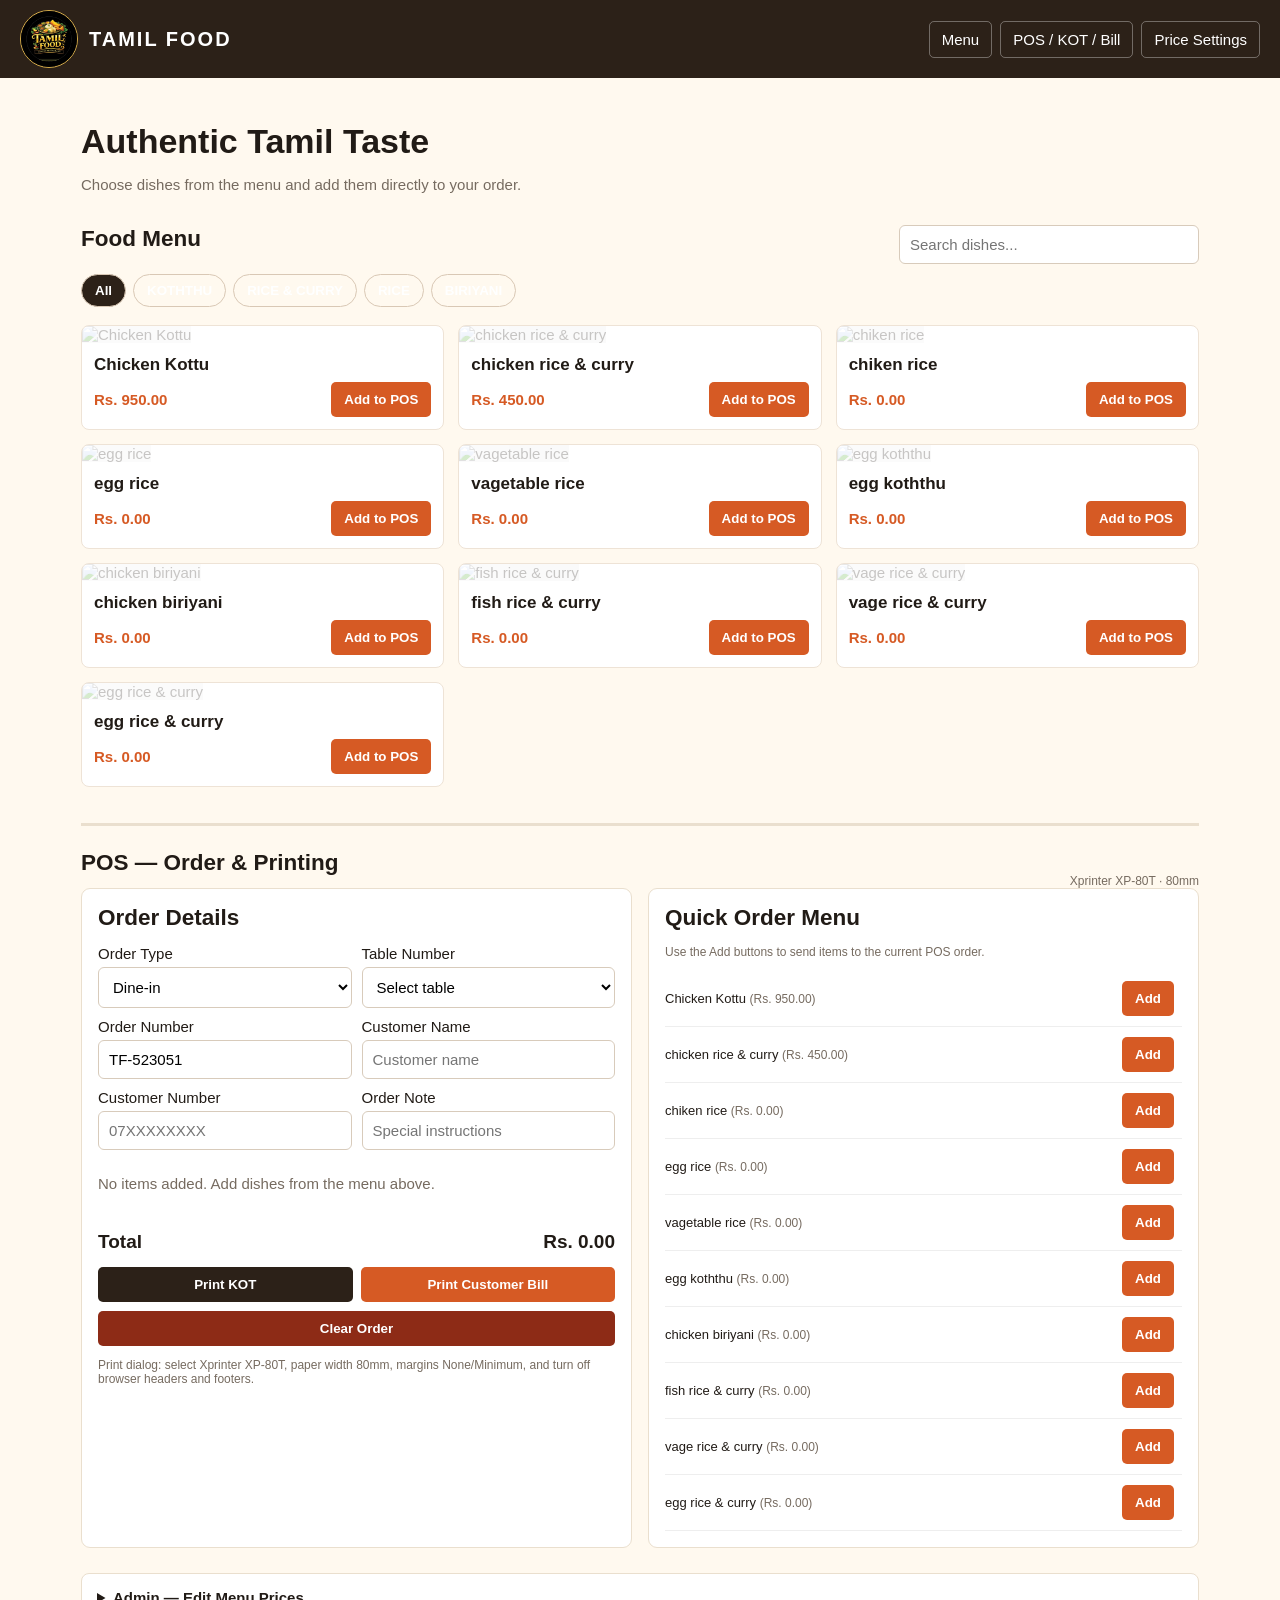
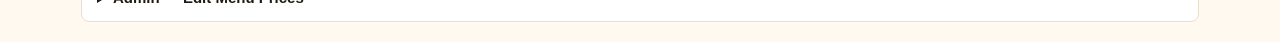
==== commit c65d6d45: "Rename TAMIL-FOOD-Menu-POS-Customer-Details.html to index.html" ====
--- a/index.html
+++ b/index.html
@@ -12,7 +12,7 @@
 #paper{display:none}
 @media(max-width:760px){.menu-grid{grid-template-columns:repeat(2,1fr)}.pos-grid{grid-template-columns:1fr}}
 @media(max-width:480px){.brand img{width:48px;height:48px}.brand b{font-size:17px}header{padding:9px 12px}.menu-grid{grid-template-columns:1fr}.fields,.admin-grid{grid-template-columns:1fr}.dish img{height:190px}}
-@media print{@page{size:80mm auto;margin:3mm}body *{visibility:hidden!important}#paper,#paper *{visibility:visible!important}#paper{display:block!important;position:absolute;top:0;left:0;width:74mm;padding:0;font:12px Arial;color:#000}.center{text-align:center}.line{border-top:1px dashed #000;margin:7px 0}.receipt h2{font-size:17px;margin:0 0 4px}.receipt-logo{display:block;width:40mm;height:40mm;object-fit:contain;margin:0 auto 4px}.receipt table{width:100%;border-collapse:collapse}.receipt td{padding:3px 0;vertical-align:top}.right{text-align:right}.small{font-size:10px}}
+@media print{@page{size:80mm auto;margin:2mm}html,body{width:80mm!important;height:auto!important;margin:0!important;padding:0!important;background:#fff!important}body *{visibility:hidden!important}#paper,#paper *{visibility:visible!important}#paper{display:block!important;position:fixed!important;top:0!important;left:0!important;width:76mm!important;max-width:76mm!important;margin:0!important;padding:0!important;font:12px Arial,sans-serif!important;color:#000!important;background:#fff!important;break-inside:avoid!important;page-break-inside:avoid!important}.receipt{width:76mm!important;max-width:76mm!important;overflow-wrap:anywhere}.center{text-align:center}.line{border-top:1px dashed #000;margin:6px 0}.receipt h2{font-size:17px;margin:0 0 4px}.receipt table{width:100%;border-collapse:collapse;table-layout:fixed}.receipt td{padding:3px 1px;vertical-align:top;overflow-wrap:anywhere}.right{text-align:right}.small{font-size:10px}tr{break-inside:avoid;page-break-inside:avoid}}
 </style></head><body>
 <header><div class="brand"><img src="[data-uri]" alt="TAMIL FOOD logo"><b>TAMIL FOOD</b></div><nav><a href="#menu">Menu</a><a href="#pos">POS / KOT / Bill</a><a href="#settings">Price Settings</a></nav></header>
 <main>
@@ -23,6 +23,8 @@
 <label>Order Type<select id="orderType"><option>Dine-in</option><option>Takeaway</option><option>Delivery</option></select></label>
 <label>Table Number<select id="table"><option value="">Select table</option></select></label>
 <label>Order Number<input id="orderNo" readonly></label>
+<label>Customer Name<input id="customerName" placeholder="Customer name"></label>
+<label>Customer Number<input id="customerNumber" type="tel" placeholder="07XXXXXXXX"></label>
 <label>Order Note<input id="note" placeholder="Special instructions"></label></div>
 <div id="cart"><p class="empty">No items added. Add dishes from the menu above.</p></div>
 <div class="total"><span>Total</span><span id="total">Rs. 0.00</span></div>
@@ -57,7 +59,7 @@
 function renderAll(){renderMenu();renderCart();renderAdmin()}
 for(let i=1;i<=20;i++)$('table').add(new Option('Table '+i,String(i)));
 function newOrder(){$('orderNo').value='TF-'+Date.now().toString().slice(-6)}newOrder();
-function printTicket(kind){if(!cart.length)return alert('Please add food items first.');if($('orderType').value==='Dine-in'&&!$('table').value)return alert('Please select a table number.');let kot=kind==='KOT',sum=cart.reduce((s,x)=>s+x.price*x.qty,0);$('paper').innerHTML='<div class="receipt"><div class="center"><img class="receipt-logo" src="[data-uri]" alt="TAMIL FOOD"><h2>TAMIL FOOD</h2>AUTHENTIC TAMIL TASTE<div class="line"></div><b>'+(kot?'KITCHEN ORDER TICKET':'CUSTOMER BILL')+'</b></div><div class="line"></div>Order: '+esc($('orderNo').value)+'<br>Time: '+esc(new Date().toLocaleString())+'<br>Type: '+esc($('orderType').value)+'<br>Table: '+esc($('table').value||'—')+'<div class="line"></div><table>'+cart.map(x=>'<tr><td>'+esc(x.name)+(kot?'':'<br><span class="small">'+money(x.price)+'</span>')+'</td><td class="right">x '+x.qty+'</td>'+(kot?'':'<td class="right">'+money(x.price*x.qty)+'</td>')+'</tr>').join('')+'</table>'+(kot?'':'<div class="line"></div><b class="right">TOTAL: '+money(sum)+'</b>')+($('note').value?'<div class="line"></div><b>Note:</b><br>'+esc($('note').value):'')+'<div class="line"></div><div class="center small">'+(kot?'PLEASE PREPARE THIS ORDER':'Thank you! Come again.')+'</div></div>';window.print()}
-$('search').oninput=renderMenu;$('kot').onclick=()=>printTicket('KOT');$('bill').onclick=()=>printTicket('BILL');$('clear').onclick=()=>{if(confirm('Clear current order?')){cart=[];$('note').value='';newOrder();renderCart()}};$('savePrices').onclick=()=>{document.querySelectorAll('[data-price]').forEach(el=>menu[+el.dataset.price].price=el.value);localStorage.setItem('tamilFoodConfig_v2',JSON.stringify({menu}));renderAll();$('savedMsg').textContent=' Saved in this browser.'};
+function printTicket(kind){if(!cart.length)return alert('Please add food items first.');if($('orderType').value==='Dine-in'&&!$('table').value)return alert('Please select a table number.');let kot=kind==='KOT',sum=cart.reduce((s,x)=>s+x.price*x.qty,0);let customerInfo=(!kot&&($('customerName').value.trim()||$('customerNumber').value.trim()))?'<div class="line"></div>' + ($('customerName').value.trim()?'Customer: '+esc($('customerName').value.trim())+'<br>':'') + ($('customerNumber').value.trim()?'Phone: '+esc($('customerNumber').value.trim()):''):'';$('paper').innerHTML='<div class="receipt"><div class="center"><h2>TAMIL FOOD</h2>AUTHENTIC TAMIL TASTE<div class="line"></div><b>'+(kot?'KITCHEN ORDER TICKET':'CUSTOMER BILL')+'</b></div><div class="line"></div>Order: '+esc($('orderNo').value)+'<br>Time: '+esc(new Date().toLocaleString())+'<br>Type: '+esc($('orderType').value)+'<br>Table: '+esc($('table').value||'—')+customerInfo+'<div class="line"></div><table>'+cart.map(x=>'<tr><td>'+esc(x.name)+(kot?'':'<br><span class="small">'+money(x.price)+'</span>')+'</td><td class="right">x '+x.qty+'</td>'+(kot?'':'<td class="right">'+money(x.price*x.qty)+'</td>')+'</tr>').join('')+'</table>'+(kot?'':'<div class="line"></div><b class="right">TOTAL: '+money(sum)+'</b>')+($('note').value?'<div class="line"></div><b>Note:</b><br>'+esc($('note').value):'')+'<div class="line"></div><div class="center small">'+(kot?'PLEASE PREPARE THIS ORDER':'Thank you! Come again.')+'</div></div>';window.print()}
+$('search').oninput=renderMenu;$('kot').onclick=()=>printTicket('KOT');$('bill').onclick=()=>printTicket('BILL');$('clear').onclick=()=>{if(confirm('Clear current order?')){cart=[];$('note').value='';$('customerName').value='';$('customerNumber').value='';newOrder();renderCart()}};$('savePrices').onclick=()=>{document.querySelectorAll('[data-price]').forEach(el=>menu[+el.dataset.price].price=el.value);localStorage.setItem('tamilFoodConfig_v2',JSON.stringify({menu}));renderAll();$('savedMsg').textContent=' Saved in this browser.'};
 renderAll();loadSettings();
 </script></body></html>
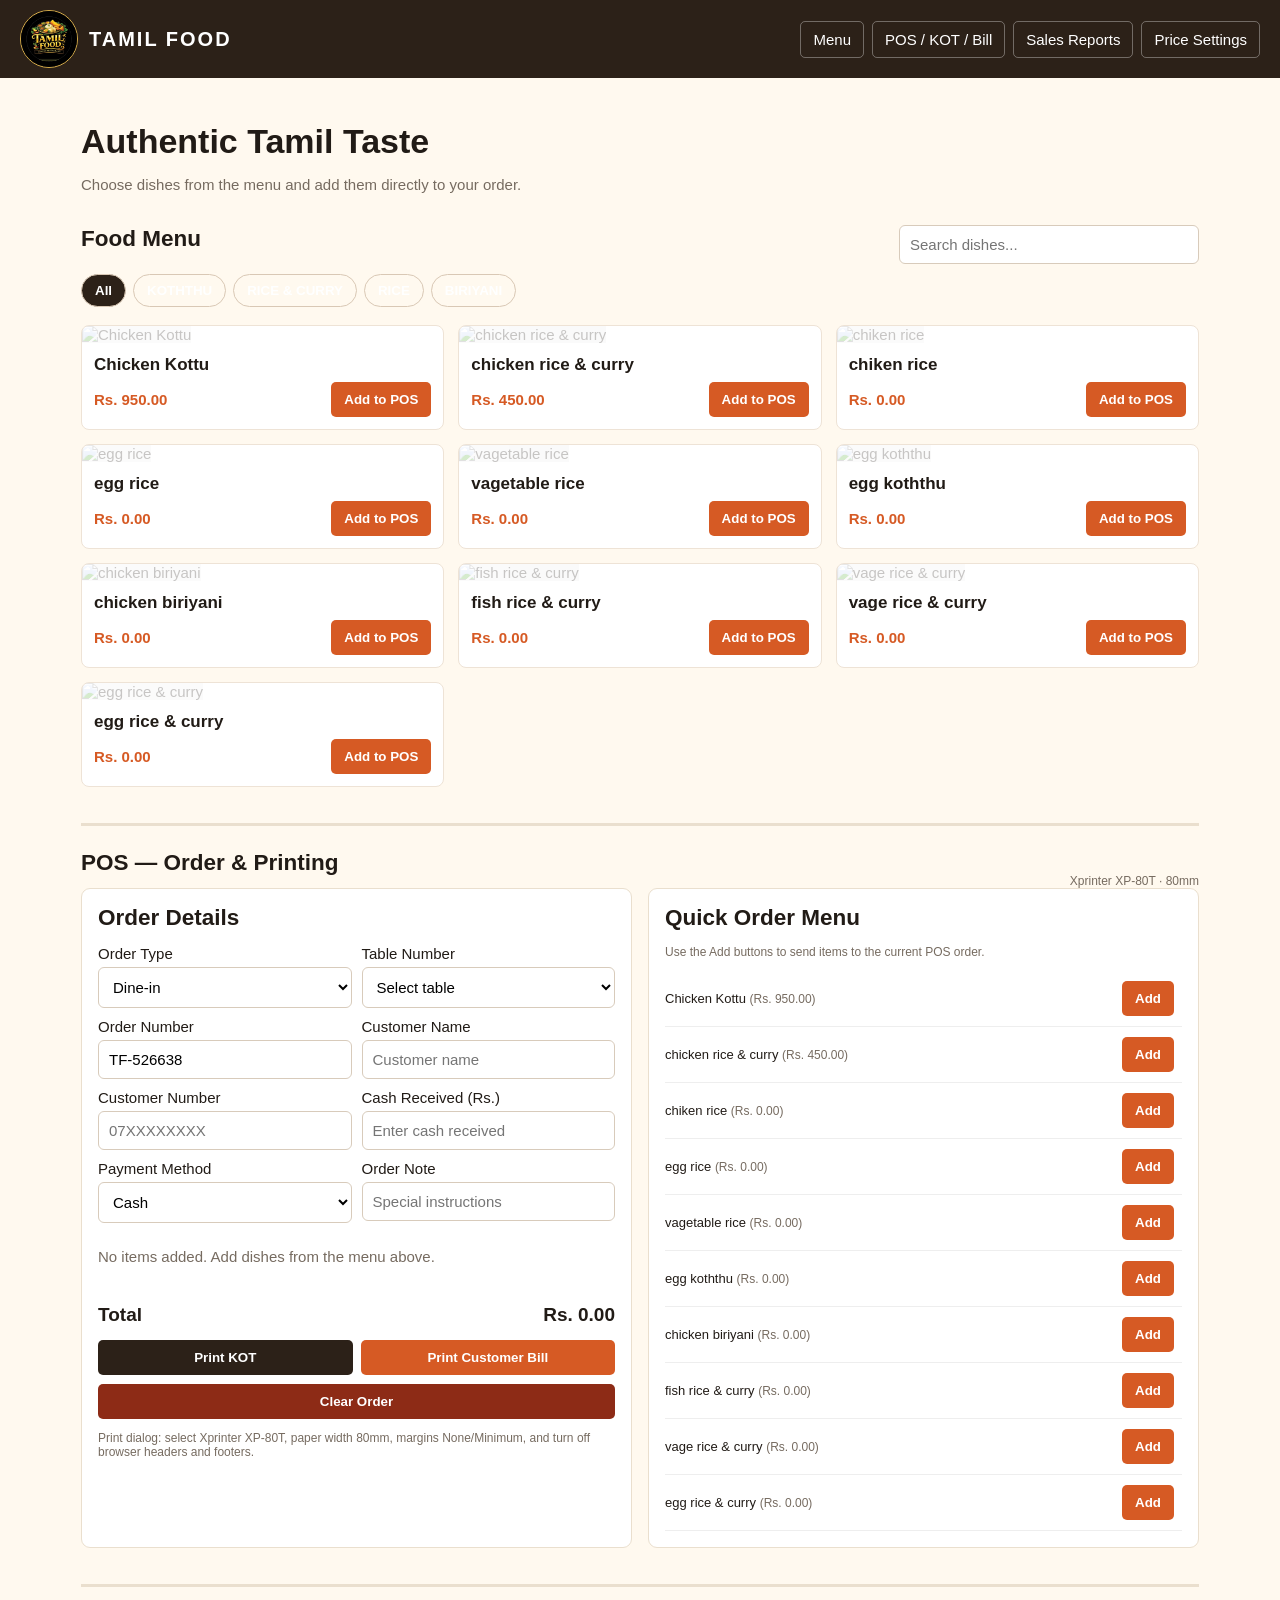
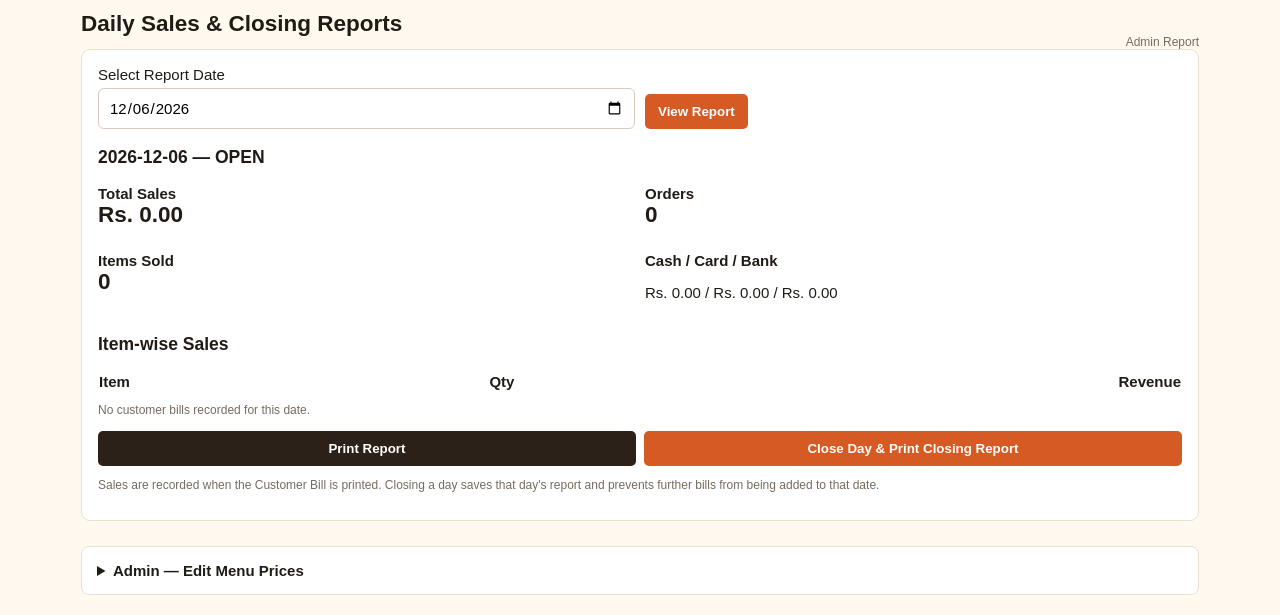
==== commit 0642b81f: "Rename TAMIL-FOOD-POS-Cash-Change.html to index.html" ====
--- a/index.html
+++ b/index.html
@@ -14,7 +14,7 @@
 @media(max-width:480px){.brand img{width:48px;height:48px}.brand b{font-size:17px}header{padding:9px 12px}.menu-grid{grid-template-columns:1fr}.fields,.admin-grid{grid-template-columns:1fr}.dish img{height:190px}}
 @media print{@page{size:80mm auto;margin:2mm}html,body{width:80mm!important;height:auto!important;margin:0!important;padding:0!important;background:#fff!important}body *{visibility:hidden!important}#paper,#paper *{visibility:visible!important}#paper{display:block!important;position:fixed!important;top:0!important;left:0!important;width:76mm!important;max-width:76mm!important;margin:0!important;padding:0!important;font:12px Arial,sans-serif!important;color:#000!important;background:#fff!important;break-inside:avoid!important;page-break-inside:avoid!important}.receipt{width:76mm!important;max-width:76mm!important;overflow-wrap:anywhere}.center{text-align:center}.line{border-top:1px dashed #000;margin:6px 0}.receipt h2{font-size:17px;margin:0 0 4px}.receipt table{width:100%;border-collapse:collapse;table-layout:fixed}.receipt td{padding:3px 1px;vertical-align:top;overflow-wrap:anywhere}.right{text-align:right}.small{font-size:10px}tr{break-inside:avoid;page-break-inside:avoid}}
 </style></head><body>
-<header><div class="brand"><img src="[data-uri]" alt="TAMIL FOOD logo"><b>TAMIL FOOD</b></div><nav><a href="#menu">Menu</a><a href="#pos">POS / KOT / Bill</a><a href="#settings">Price Settings</a></nav></header>
+<header><div class="brand"><img src="[data-uri]" alt="TAMIL FOOD logo"><b>TAMIL FOOD</b></div><nav><a href="#menu">Menu</a><a href="#pos">POS / KOT / Bill</a><a href="#reports">Sales Reports</a><a href="#settings">Price Settings</a></nav></header>
 <main>
 <section class="hero"><h1>Authentic Tamil Taste</h1><p>Choose dishes from the menu and add them directly to your order.</p></section>
 <section id="menu"><div class="section-title"><h2>Food Menu</h2><input class="search" id="search" placeholder="Search dishes..."></div><div id="categories" class="categories"></div><div id="menuGrid" class="menu-grid"></div></section>
@@ -25,6 +25,8 @@
 <label>Order Number<input id="orderNo" readonly></label>
 <label>Customer Name<input id="customerName" placeholder="Customer name"></label>
 <label>Customer Number<input id="customerNumber" type="tel" placeholder="07XXXXXXXX"></label>
+<label>Cash Received (Rs.)<input id="cashReceived" type="number" min="0" step="0.01" placeholder="Enter cash received"></label>
+<label>Payment Method<select id="paymentMethod"><option>Cash</option><option>Card</option><option>Bank Transfer</option></select></label>
 <label>Order Note<input id="note" placeholder="Special instructions"></label></div>
 <div id="cart"><p class="empty">No items added. Add dishes from the menu above.</p></div>
 <div class="total"><span>Total</span><span id="total">Rs. 0.00</span></div>
@@ -33,6 +35,11 @@
 <p class="muted">Print dialog: select Xprinter XP-80T, paper width 80mm, margins None/Minimum, and turn off browser headers and footers.</p></div>
 <div class="panel"><h2>Quick Order Menu</h2><p class="muted">Use the Add buttons to send items to the current POS order.</p><div id="quickMenu"></div></div>
 </div></section>
+<section class="pos" id="reports"><div class="section-title"><h2>Daily Sales & Closing Reports</h2><span class="muted">Admin Report</span></div>
+<div class="panel"><div class="fields"><label>Select Report Date<input type="date" id="reportDate"></label><div style="align-self:end"><button id="loadReport">View Report</button></div></div>
+<div id="reportOutput" style="margin-top:16px"><p class="muted">Select a date and press View Report.</p></div>
+<div class="actions" style="margin-top:14px"><button class="secondary" id="printReport">Print Report</button><button id="closeDay">Close Day & Print Closing Report</button></div>
+<p class="muted">Sales are recorded when the Customer Bill is printed. Closing a day saves that day's report and prevents further bills from being added to that date.</p></div></section>
 <details class="admin" id="settings"><summary>Admin — Edit Menu Prices</summary><p class="muted">Changes are saved in this browser. Prices can be edited here; they are not changed automatically on other devices.</p><div id="adminItems" class="admin-grid"></div><button id="savePrices">Save Menu & Prices</button><span id="savedMsg" class="muted"></span></details>
 </main><div id="paper"></div>
 <script>
@@ -50,6 +57,9 @@
 {name:'vage rice & curry',category:'RICE & CURRY',price:'0',image:'https://images.unsplash.com/photo-1547592180-85f173990554?auto=format&fit=crop&w=700&q=80'},
 {name:'egg rice & curry',category:'RICE & CURRY',price:'0',image:'https://images.unsplash.com/photo-1512621776951-a57141f2eefd?auto=format&fit=crop&w=700&q=80'}];
 let menu=base.map(x=>({...x})),cart=[],category='All';
+let saleRecords=[];try{saleRecords=JSON.parse(localStorage.getItem('tamilFoodSales_v1')||'[]')}catch(e){saleRecords=[]}
+let closedDays={};try{closedDays=JSON.parse(localStorage.getItem('tamilFoodClosedDays_v1')||'{}')}catch(e){closedDays={}}
+const dateKey=d=>{let x=new Date(d);return x.getFullYear()+'-'+String(x.getMonth()+1).padStart(2,'0')+'-'+String(x.getDate()).padStart(2,'0')};
 try{const c=JSON.parse(localStorage.getItem('tamilFoodConfig_v2'));if(c?.menu?.length)menu=c.menu.map(x=>({...x}))}catch(e){}
 function loadSettings(){fetch('tamil-food-settings.json').then(r=>r.ok?r.json():null).then(c=>{if(c?.menu?.length&&!localStorage.getItem('tamilFoodConfig_v2')){menu=c.menu;renderAll()}}).catch(()=>{})}
 function addItem(i){const x=menu[i],old=cart.find(y=>y.name===x.name);old?old.qty++:cart.push({name:x.name,price:Number(x.price)||0,qty:1});renderCart();$('pos').scrollIntoView({behavior:'smooth',block:'start'})}
@@ -59,7 +69,12 @@
 function renderAll(){renderMenu();renderCart();renderAdmin()}
 for(let i=1;i<=20;i++)$('table').add(new Option('Table '+i,String(i)));
 function newOrder(){$('orderNo').value='TF-'+Date.now().toString().slice(-6)}newOrder();
-function printTicket(kind){if(!cart.length)return alert('Please add food items first.');if($('orderType').value==='Dine-in'&&!$('table').value)return alert('Please select a table number.');let kot=kind==='KOT',sum=cart.reduce((s,x)=>s+x.price*x.qty,0);let customerInfo=(!kot&&($('customerName').value.trim()||$('customerNumber').value.trim()))?'<div class="line"></div>' + ($('customerName').value.trim()?'Customer: '+esc($('customerName').value.trim())+'<br>':'') + ($('customerNumber').value.trim()?'Phone: '+esc($('customerNumber').value.trim()):''):'';$('paper').innerHTML='<div class="receipt"><div class="center"><h2>TAMIL FOOD</h2>AUTHENTIC TAMIL TASTE<div class="line"></div><b>'+(kot?'KITCHEN ORDER TICKET':'CUSTOMER BILL')+'</b></div><div class="line"></div>Order: '+esc($('orderNo').value)+'<br>Time: '+esc(new Date().toLocaleString())+'<br>Type: '+esc($('orderType').value)+'<br>Table: '+esc($('table').value||'—')+customerInfo+'<div class="line"></div><table>'+cart.map(x=>'<tr><td>'+esc(x.name)+(kot?'':'<br><span class="small">'+money(x.price)+'</span>')+'</td><td class="right">x '+x.qty+'</td>'+(kot?'':'<td class="right">'+money(x.price*x.qty)+'</td>')+'</tr>').join('')+'</table>'+(kot?'':'<div class="line"></div><b class="right">TOTAL: '+money(sum)+'</b>')+($('note').value?'<div class="line"></div><b>Note:</b><br>'+esc($('note').value):'')+'<div class="line"></div><div class="center small">'+(kot?'PLEASE PREPARE THIS ORDER':'Thank you! Come again.')+'</div></div>';window.print()}
-$('search').oninput=renderMenu;$('kot').onclick=()=>printTicket('KOT');$('bill').onclick=()=>printTicket('BILL');$('clear').onclick=()=>{if(confirm('Clear current order?')){cart=[];$('note').value='';$('customerName').value='';$('customerNumber').value='';newOrder();renderCart()}};$('savePrices').onclick=()=>{document.querySelectorAll('[data-price]').forEach(el=>menu[+el.dataset.price].price=el.value);localStorage.setItem('tamilFoodConfig_v2',JSON.stringify({menu}));renderAll();$('savedMsg').textContent=' Saved in this browser.'};
-renderAll();loadSettings();
+function printTicket(kind){if(!cart.length)return alert('Please add food items first.');if($('orderType').value==='Dine-in'&&!$('table').value)return alert('Please select a table number.');let kot=kind==='KOT',sum=cart.reduce((s,x)=>s+x.price*x.qty,0);let receivedRaw=$('cashReceived').value.trim(),received=receivedRaw===''?sum:Number(receivedRaw),change=received-sum;if(!kot&&(!Number.isFinite(received)||received<sum))return alert('Cash received must be equal to or greater than the bill total.');if(!kot){let day=dateKey(new Date());if(closedDays[day])return alert('This day is already closed. Start a new business day to record sales.');let no=$('orderNo').value;if(!saleRecords.some(r=>r.orderNo===no)){saleRecords.push({orderNo:no,date:day,time:new Date().toISOString(),type:$('orderType').value,table:$('table').value||'',payment:$('paymentMethod').value,items:cart.map(x=>({...x})),total:sum});localStorage.setItem('tamilFoodSales_v1',JSON.stringify(saleRecords));}}let customerInfo=(!kot&&($('customerName').value.trim()||$('customerNumber').value.trim()))?'<div class="line"></div>' + ($('customerName').value.trim()?'Customer: '+esc($('customerName').value.trim())+'<br>':'') + ($('customerNumber').value.trim()?'Phone: '+esc($('customerNumber').value.trim()):''):'';$('paper').innerHTML='<div class="receipt"><div class="center"><h2>TAMIL FOOD</h2>AUTHENTIC TAMIL TASTE<div class="line"></div><b>'+(kot?'KITCHEN ORDER TICKET':'CUSTOMER BILL')+'</b></div><div class="line"></div>Order: '+esc($('orderNo').value)+'<br>Time: '+esc(new Date().toLocaleString())+'<br>Type: '+esc($('orderType').value)+'<br>Table: '+esc($('table').value||'—')+customerInfo+'<div class="line"></div><table>'+cart.map(x=>'<tr><td>'+esc(x.name)+(kot?'':'<br><span class="small">'+money(x.price)+'</span>')+'</td><td class="right">x '+x.qty+'</td>'+(kot?'':'<td class="right">'+money(x.price*x.qty)+'</td>')+'</tr>').join('')+'</table>'+(kot?'':'<div class="line"></div><b class="right">TOTAL: '+money(sum)+'</b><br>Cash Received: '+money(received)+'<br><b>CHANGE: '+money(change)+'</b>')+($('note').value?'<div class="line"></div><b>Note:</b><br>'+esc($('note').value):'')+'<div class="line"></div><div class="center small">'+(kot?'PLEASE PREPARE THIS ORDER':'Thank you! Come again.')+'</div></div>';window.print()}
+
+function reportData(day){let rows=saleRecords.filter(r=>r.date===day),items={};rows.forEach(r=>r.items.forEach(i=>{if(!items[i.name])items[i.name]={qty:0,revenue:0};items[i.name].qty+=Number(i.qty)||0;items[i.name].revenue+=(Number(i.qty)||0)*(Number(i.price)||0)}));let total=rows.reduce((a,r)=>a+Number(r.total||0),0);let cash=rows.filter(r=>r.payment==='Cash').reduce((a,r)=>a+Number(r.total||0),0),card=rows.filter(r=>r.payment==='Card').reduce((a,r)=>a+Number(r.total||0),0),bank=rows.filter(r=>r.payment==='Bank Transfer').reduce((a,r)=>a+Number(r.total||0),0);return {rows,items,total,cash,card,bank,qty:Object.values(items).reduce((a,x)=>a+x.qty,0)}}
+function showReport(){let day=$('reportDate').value||dateKey(new Date()),d=reportData(day),closed=!!closedDays[day];$('reportOutput').innerHTML='<h3>'+day+(closed?' — CLOSED':' — OPEN')+'</h3><div class="fields"><div><b>Total Sales</b><h2>'+money(d.total)+'</h2></div><div><b>Orders</b><h2>'+d.rows.length+'</h2></div><div><b>Items Sold</b><h2>'+d.qty+'</h2></div><div><b>Cash / Card / Bank</b><p>'+money(d.cash)+' / '+money(d.card)+' / '+money(d.bank)+'</p></div></div><h3>Item-wise Sales</h3><div style="overflow:auto"><table style="width:100%;border-collapse:collapse"><thead><tr><th style="text-align:left">Item</th><th>Qty</th><th style="text-align:right">Revenue</th></tr></thead><tbody>'+Object.entries(d.items).sort((a,b)=>b[1].qty-a[1].qty).map(([n,v])=>'<tr><td>'+esc(n)+'</td><td style="text-align:center">'+v.qty+'</td><td style="text-align:right">'+money(v.revenue)+'</td></tr>').join('')+'</tbody></table></div>'+(d.rows.length?'':'<p class="muted">No customer bills recorded for this date.</p>');return d}
+function printDailyReport(closeIt=false){let day=$('reportDate').value||dateKey(new Date()),d=showReport();if(closeIt&&!closedDays[day]){closedDays[day]={closedAt:new Date().toISOString(),total:d.total,orders:d.rows.length};localStorage.setItem('tamilFoodClosedDays_v1',JSON.stringify(closedDays));showReport()}let status=closedDays[day]?'CLOSED':'REPORT';$('paper').innerHTML='<div class="receipt"><div class="center"><h2>TAMIL FOOD</h2><b>DAILY '+status+' REPORT</b></div><div class="line"></div>Date: '+day+'<br>Orders: '+d.rows.length+'<br>Items Sold: '+d.qty+'<div class="line"></div><b>Total Sales: '+money(d.total)+'</b><br>Cash: '+money(d.cash)+'<br>Card: '+money(d.card)+'<br>Bank Transfer: '+money(d.bank)+'<div class="line"></div><b>ITEM-WISE SALES</b><table>'+Object.entries(d.items).sort((a,b)=>b[1].qty-a[1].qty).map(([n,v])=>'<tr><td>'+esc(n)+'</td><td class="right">x '+v.qty+'</td><td class="right">'+money(v.revenue)+'</td></tr>').join('')+'</table><div class="line"></div><div class="center small">TAMIL FOOD — END OF DAY</div></div>';window.print()}
+$('reportDate').value=dateKey(new Date());$('loadReport').onclick=showReport;$('printReport').onclick=()=>printDailyReport(false);$('closeDay').onclick=()=>{let day=$('reportDate').value||dateKey(new Date());if(closedDays[day]){alert('This day is already closed.');return}if(confirm('Close '+day+' and print the final sales report?'))printDailyReport(true)};
+$('search').oninput=renderMenu;$('kot').onclick=()=>printTicket('KOT');$('bill').onclick=()=>printTicket('BILL');$('clear').onclick=()=>{if(confirm('Clear current order?')){cart=[];$('note').value='';$('customerName').value='';$('customerNumber').value='';$('paymentMethod').value='Cash';newOrder();renderCart()}};$('savePrices').onclick=()=>{document.querySelectorAll('[data-price]').forEach(el=>menu[+el.dataset.price].price=el.value);localStorage.setItem('tamilFoodConfig_v2',JSON.stringify({menu}));renderAll();$('savedMsg').textContent=' Saved in this browser.'};
+renderAll();loadSettings();showReport();
 </script></body></html>
